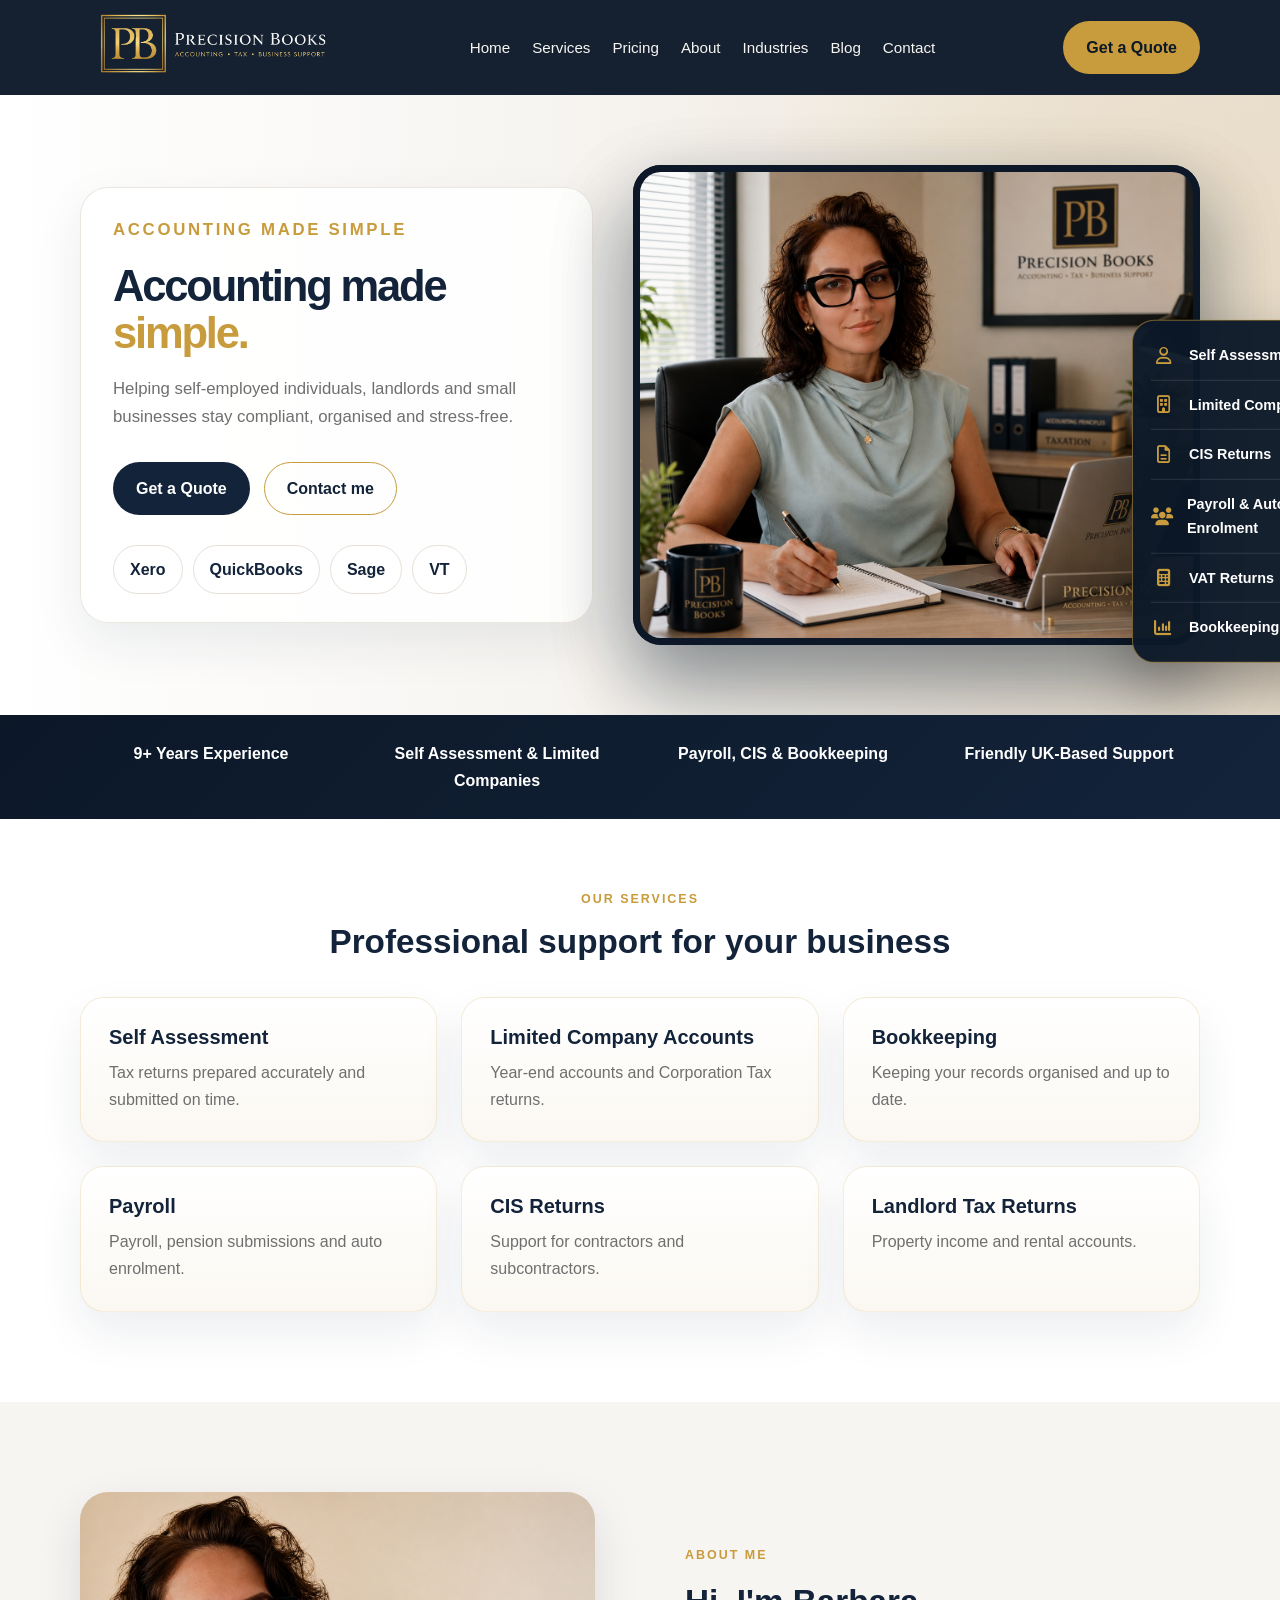
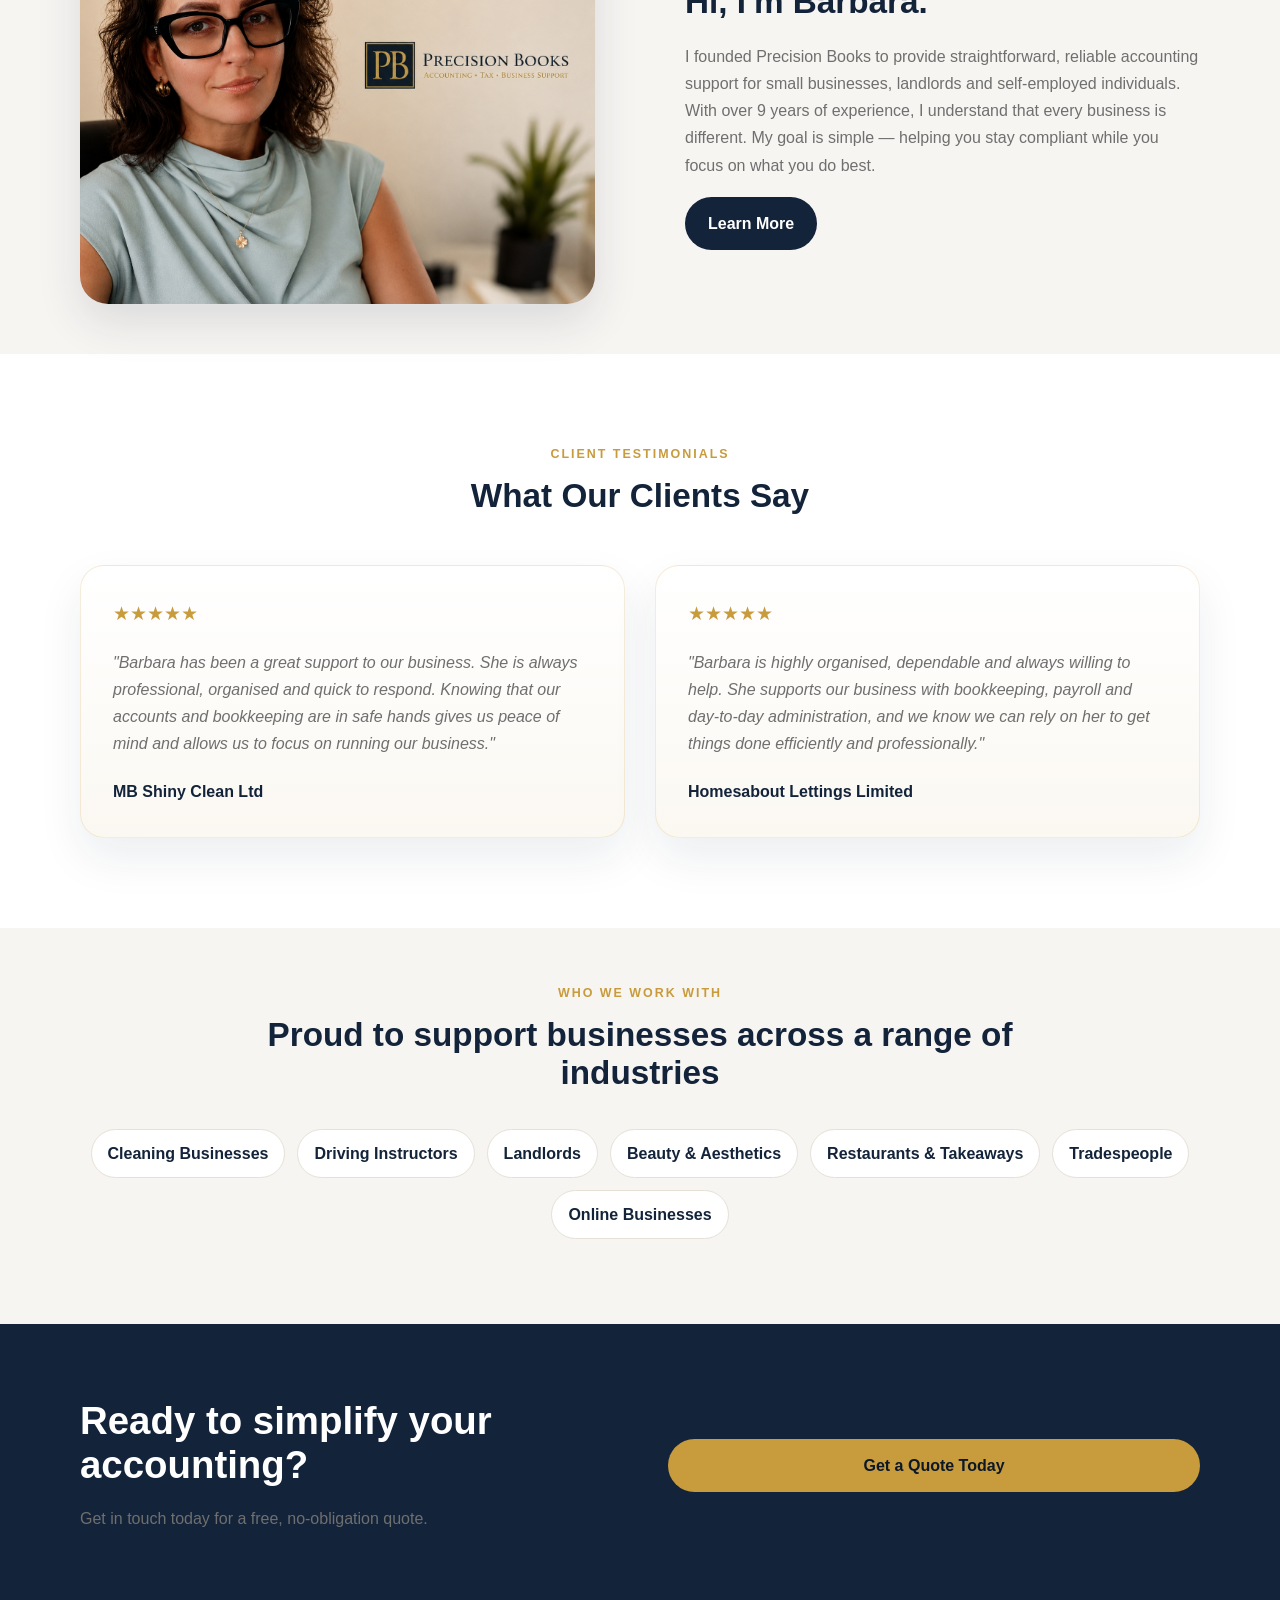
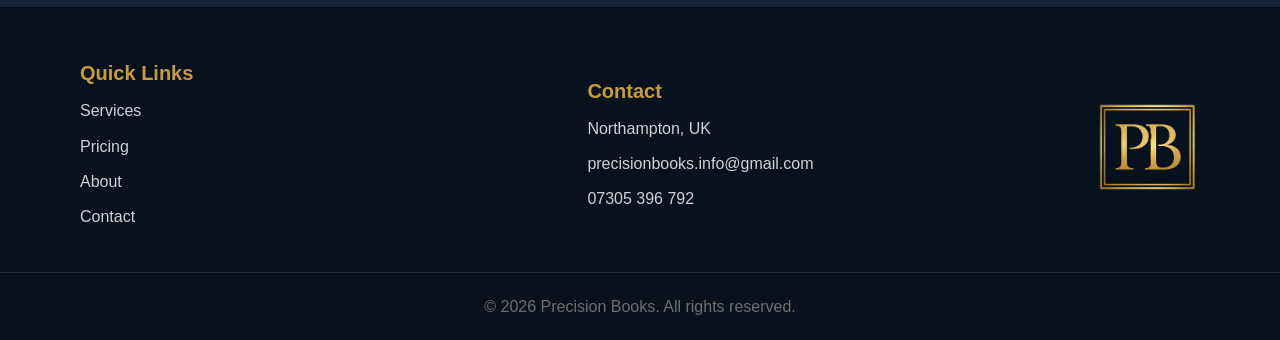
==== index.html @ 431762a0 "add clickable phone/email links and enhance contact form" ====
<!DOCTYPE html>
<html lang="en">
<head>
  <meta charset="UTF-8" />
  <meta name="viewport" content="width=device-width, initial-scale=1.0" />

  <title>Precision Books | Accounting Made Simple</title>
  <meta name="description" content="Accounting, tax and bookkeeping services for small businesses, landlords and self-employed individuals." />

  <link rel="stylesheet" href="style.css" />
  <link rel="icon" type="image/png" href="images/favicon.png" />
  <link rel="stylesheet" href="https://cdnjs.cloudflare.com/ajax/libs/font-awesome/6.5.2/css/all.min.css" />
</head>

<body>

  <header class="site-header">
    <div class="container header-inner">
      <a href="index.html" class="logo">
        <img src="images/logo_4.png" alt="Precision Books logo" />
      </a>

      <button class="nav-toggle" aria-label="Open menu">
        <i class="fa-solid fa-bars"></i>
      </button>

      <nav class="main-nav">
        <a href="index.html">Home</a>
        <a href="services.html">Services</a>
        <a href="pricing.html">Pricing</a>
        <a href="about.html">About</a>
        <a href="industries.html">Industries</a>
        <a href="blog.html">Blog</a>
        <a href="contact.html">Contact</a>
      </nav>

      <a href="contact.html" class="btn btn-gold">Get a Quote</a>
    </div>
  </header>

  <main>

    <section class="hero">
      <div class="container hero-grid">
        <div class="hero-content">
          <p class="eyebrow">Accounting made simple</p>
          <h1>Accounting made <span>simple.</span></h1>

          <p>
            Helping self-employed individuals, landlords and small businesses stay compliant,
            organised and stress-free.
          </p>

          <div class="hero-buttons">
            <a href="contact.html" class="btn btn-navy">Get a Quote</a>
            <a href="contact.html" class="btn btn-outline">Contact me</a>
          </div>

          <div class="software-logos">
            <span>Xero</span>
            <span>QuickBooks</span>
            <span>Sage</span>
            <span>VT</span>
          </div>
        </div>

        <div class="hero-image">
          <img src="images/barbara_home.jpg" alt="Barbara from Precision Books" />

          <div class="hero-service-card">
            <div><i class="fa-regular fa-user"></i> Self Assessment</div>
            <div><i class="fa-regular fa-building"></i> Limited Companies</div>
            <div><i class="fa-regular fa-file-lines"></i> CIS Returns</div>
            <div><i class="fa-solid fa-users"></i> Payroll & Auto Enrolment</div>
            <div><i class="fa-solid fa-calculator"></i> VAT Returns</div>
            <div><i class="fa-solid fa-chart-column"></i> Bookkeeping</div>
          </div>
        </div>
      </div>
    </section>

    <section class="trust-strip">
      <h2 class="sr-only">Professional memberships and software partners</h2>
      <div class="container trust-grid">
        <div>9+ Years Experience</div>
        <div>Self Assessment & Limited Companies</div>
        <div>Payroll, CIS & Bookkeeping</div>
        <div>Friendly UK-Based Support</div>
      </div>
    </section>

    <section class="services-preview">
      <div class="container">
        <p class="eyebrow center">Our Services</p>
        <h2>Professional support for your business</h2>

        <div class="cards-grid">
          <div class="service-card">
            <h3>Self Assessment</h3>
            <p>Tax returns prepared accurately and submitted on time.</p>
          </div>

          <div class="service-card">
            <h3>Limited Company Accounts</h3>
            <p>Year-end accounts and Corporation Tax returns.</p>
          </div>

          <div class="service-card">
            <h3>Bookkeeping</h3>
            <p>Keeping your records organised and up to date.</p>
          </div>

          <div class="service-card">
            <h3>Payroll</h3>
            <p>Payroll, pension submissions and auto enrolment.</p>
          </div>

          <div class="service-card">
            <h3>CIS Returns</h3>
            <p>Support for contractors and subcontractors.</p>
          </div>

          <div class="service-card">
            <h3>Landlord Tax Returns</h3>
            <p>Property income and rental accounts.</p>
          </div>
        </div>
      </div>
    </section>

    <section class="about-preview">
      <div class="container about-grid">
        <div>
          <img src="images/barbara_about.1.jpg" alt="Barbara, founder of Precision Books" />
        </div>

        <div>
          <p class="eyebrow">About Me</p>
          <h2>Hi, I'm Barbara.</h2>

          <p>
            I founded Precision Books to provide straightforward, reliable accounting support
            for small businesses, landlords and self-employed individuals.
          </p>

          <p>
            With over 9 years of experience, I understand that every business is different.
            My goal is simple — helping you stay compliant while you focus on what you do best.
          </p>

          <a href="about.html" class="btn btn-navy">Learn More</a>
        </div>
      </div>
    </section>

    <section class="testimonials-section">
      <div class="container">
        <p class="eyebrow center">Client Testimonials</p>
        <h2>What Our Clients Say</h2>

        <div class="testimonials-grid">
          <div class="testimonial-card">
            <div class="stars">★★★★★</div>

            <p>
              "Barbara has been a great support to our business. She is always
              professional, organised and quick to respond. Knowing that our
              accounts and bookkeeping are in safe hands gives us peace of mind
              and allows us to focus on running our business."
            </p>

            <strong>MB Shiny Clean Ltd</strong>
          </div>

          <div class="testimonial-card">
            <div class="stars">★★★★★</div>

            <p>
              "Barbara is highly organised, dependable and always willing to help.
              She supports our business with bookkeeping, payroll and day-to-day
              administration, and we know we can rely on her to get things done
              efficiently and professionally."
            </p>

            <strong>Homesabout Lettings Limited</strong>
          </div>
        </div>
      </div>
    </section>

    <section class="industries-preview">
      <div class="container">
        <p class="eyebrow center">Who We Work With</p>
        <h2>Proud to support businesses across a range of industries</h2>

        <div class="industry-grid">
          <span>Cleaning Businesses</span>
          <span>Driving Instructors</span>
          <span>Landlords</span>
          <span>Beauty & Aesthetics</span>
          <span>Restaurants & Takeaways</span>
          <span>Tradespeople</span>
          <span>Online Businesses</span>
        </div>
      </div>
    </section>

    <section class="cta">
      <div class="container cta-inner">
        <div>
          <h2>Ready to simplify your accounting?</h2>
          <p>Get in touch today for a free, no-obligation quote.</p>
        </div>

        <a href="contact.html" class="btn btn-gold">Get a Quote Today</a>
      </div>
    </section>

  </main>

  <footer class="site-footer">
  <div class="container footer-grid">

    <div>
      <h3>Quick Links</h3>
      <a href="services.html">Services</a>
      <a href="pricing.html">Pricing</a>
      <a href="about.html">About</a>
      <a href="contact.html">Contact</a>
    </div>

    <div>
      <h3>Contact</h3>
      <p>Northampton, UK</p>
      <p>
        <a href="mailto:precisionbooks.info@gmail.com">
          precisionbooks.info@gmail.com
        </a>
      </p>
      <p>
        <a href="tel:07305396792">
          07305 396 792
        </a>
      </p>
    </div>

    <div>
      <a href="index.html" class="logo">
        <img src="images/favicon_footer.png" alt="Precision Books logo">
      </a>
    </div>

  </div>

  <div class="footer-bottom">
    <p>© 2026 Precision Books. All rights reserved.</p>
  </div>
</footer>

  <script>
    document.addEventListener("DOMContentLoaded", () => {
      const navToggle = document.querySelector(".nav-toggle");
      const mainNav = document.querySelector(".main-nav");

      if (navToggle && mainNav) {
        navToggle.addEventListener("click", () => {
          mainNav.classList.toggle("active");
        });
      }
    });
  </script>

</body>
</html>
---- style.css ----
:root {
  --navy: #13233a;
  --navy-dark: #0c1828;
  --gold: #c89b3c;
  --gold-light: #e4c985;
  --cream: #f7f5f2;
  --white: #ffffff;
  --text: #2d2d2d;
  --muted: #6f6f6f;
  --border: #e6e0d7;
  --shadow: 0 18px 45px rgba(19, 35, 58, 0.12);
}

/* Base */

* {
  margin: 0;
  padding: 0;
  box-sizing: border-box;
}

html {
  scroll-behavior: smooth;
}

body {
  font-family: "Inter", Arial, sans-serif;
  color: var(--text);
  background: var(--cream);
  line-height: 1.7;
}

img {
  max-width: 100%;
  display: block;
}

a {
  text-decoration: none;
  color: inherit;
}

ul {
  padding-left: 20px;
}

.container {
  width: min(1120px, 92%);
  margin: 0 auto;
}

.center {
  text-align: center;
}

/* Typography */

h1,
h2,
h3 {
  color: var(--navy);
  line-height: 1.15;
}

h1 {
  font-size: clamp(2.1rem, 3.5vw, 3.6rem);
  margin-bottom: 18px;
}

h1 span {
  color: var(--gold);
}

h2 {
  font-size: clamp(1.7rem, 2.6vw, 2.5rem);
  margin-bottom: 18px;
}

h3 {
  font-size: 1.25rem;
  margin-bottom: 10px;
}

p {
  color: var(--muted);
}

.eyebrow {
  color: var(--gold);
  text-transform: uppercase;
  letter-spacing: 0.16em;
  font-size: 0.78rem;
  font-weight: 800;
  margin-bottom: 12px;
}

/* Header */

.site-header {
  background: rgba(12, 24, 40, 0.96);
  backdrop-filter: blur(14px);
  border-bottom: none;
  position: sticky;
  top: 0;
  z-index: 100;
}

.header-inner {
  min-height: 76px;
  display: flex;
  align-items: center;
  justify-content: space-between;
  gap: 24px;
}

.logo {
  display: flex;
  align-items: center;
  gap: 12px;
  color: var(--white);
}

.logo img {
  height: 95px;
  width: auto;
  display: block;
}

.logo strong {
  display: block;
  font-size: 1.1rem;
  color: var(--white);
}

.logo small {
  color: #d9dde5;
  font-size: 0.75rem;
}

.main-nav {
  display: flex;
  gap: 22px;
  font-size: 0.95rem;
  color: var(--white);
}

.main-nav a {
  position: relative;
  padding: 6px 0;
  color: #f7f5f2;
}

.main-nav a::after {
  content: "";
  position: absolute;
  left: 0;
  bottom: 0;
  width: 0;
  height: 2px;
  background: var(--gold);
  transition: 0.25s ease;
}

.main-nav a:hover {
  color: var(--gold);
}

.main-nav a:hover::after {
  width: 100%;
}

/* Buttons */

.btn {
  display: inline-flex;
  align-items: center;
  justify-content: center;
  padding: 12px 22px;
  border-radius: 999px;
  font-weight: 700;
  transition: 0.25s ease;
  border: 1px solid transparent;
}

.btn-gold {
  background: var(--gold);
  color: var(--navy-dark);
}

.btn-gold:hover {
  background: var(--gold-light);
}

.btn-navy {
  background: var(--navy);
  color: var(--white);
}

.btn-navy:hover {
  background: var(--navy-dark);
}

.btn-outline {
  border-color: var(--gold);
  color: var(--navy);
  background: transparent;
}

.btn-outline:hover {
  background: var(--gold);
  color: var(--navy-dark);
}

/* Shared grids */

.hero-grid,
.about-grid,
.contact-grid,
.cta-inner {
  display: grid;
  grid-template-columns: 1fr 1fr;
  gap: 56px;
  align-items: center;
}

.cards-grid,
.services-list,
.experience-grid,
.values-grid,
.software-grid,
.pricing-grid,
.faq-grid,
.benefits-grid,
.industries-grid,
.blog-grid {
  display: grid;
  grid-template-columns: repeat(3, 1fr);
  gap: 24px;
  margin-top: 36px;
}

/* Homepage hero */

.hero {
  position: relative;
  overflow: hidden;
  padding: 70px 0;
  min-height: auto;
  background:
    radial-gradient(circle at 82% 30%, rgba(200, 155, 60, 0.12), transparent 28%),
    linear-gradient(90deg, #ffffff 0%, #f7f5f2 42%, #eadfce 100%);
}

.hero-grid {
  grid-template-columns: 0.95fr 1.05fr;
  gap: 40px;
}

.hero-content {
  max-width: 620px;
  background: rgba(255, 255, 255, 0.85);
  border: 1px solid rgba(230, 224, 215, 0.8);
  border-radius: 28px;
  padding: 28px 32px;
  box-shadow: 0 20px 50px rgba(19, 35, 58, 0.08);
}

.hero-content h1 {
  font-size: clamp(2.2rem, 3.4vw, 3.2rem);
  line-height: 1.08;
  letter-spacing: -0.05em;
  margin-bottom: 18px;
}

.hero-content p {
  max-width: 520px;
  font-size: 1.05rem;
  margin-bottom: 18px;
}

.hero-buttons {
  display: flex;
  gap: 14px;
  margin: 30px 0;
  flex-wrap: wrap;
}

.software-logos {
  display: flex;
  flex-wrap: wrap;
  gap: 10px;
}

.software-logos span,
.industry-grid span {
  background: var(--white);
  border: 1px solid var(--border);
  padding: 10px 16px;
  border-radius: 999px;
  color: var(--navy);
  font-weight: 700;
}

/* Homepage hero image */

.hero-image {
  position: relative;
  overflow: visible;
  border-radius: 28px;
  background: var(--navy-dark);
  box-shadow: 0 35px 80px rgba(12, 24, 40, 0.28);
}

.hero-image img {
  width: 100%;
  height: 480px;
  object-fit: cover;
  object-position: center;
  border-radius: 28px;
  border: 7px solid var(--navy-dark);
  box-shadow: 0 35px 80px rgba(12, 24, 40, 0.28);
}

.hero-service-card {
  position: absolute;
  right: -142px;
  top: 68%;
  transform: translateY(-50%);
  width: 210px;
  background: rgba(12, 24, 40, 0.96);
  border: 1px solid rgba(200, 155, 60, 0.55);
  border-radius: 22px;
  padding: 10px 18px;
  color: var(--white);
  z-index: 10;
  box-shadow: 0 25px 60px rgba(0, 0, 0, 0.35);
}

.hero-service-card div {
  display: flex;
  align-items: center;
  gap: 14px;
  padding: 12px 0;
  border-bottom: 1px solid rgba(255, 255, 255, 0.12);
  color: var(--white);
  font-weight: 700;
  font-size: 0.9rem;
}

.hero-service-card div:last-child {
  border-bottom: none;
}

.hero-service-card i {
  width: 24px;
  color: var(--gold);
  font-size: 1.1rem;
  text-align: center;
}

/* Page heroes */

.page-hero {
  background: var(--navy);
  color: var(--white);
  text-align: center;
  padding: 55px 0 65px;
}

.page-hero .eyebrow {
  margin-bottom: 14px;
}

.page-hero h1 {
  color: var(--white);
  font-size: clamp(2rem, 3.4vw, 3.3rem);
  line-height: 1.08;
  max-width: 820px;
  margin: 0 auto 18px;
}

.page-hero p {
  max-width: 680px;
  margin: 0 auto;
  color: #d9dde5;
  font-size: 1rem;
}

/* Cards */

.service-card,
.service-detail-card,
.experience-card,
.value-card,
.software-card,
.pricing-card,
.faq-item,
.benefit-card,
.industry-card,
.blog-card,
.contact-card,
.note-box,
.newsletter-box,
.highlight-box {
  background: linear-gradient(180deg, #ffffff 0%, #fbf8f2 100%);
  border: 1px solid rgba(200, 155, 60, 0.18);
  border-radius: 24px;
  padding: 28px;
  box-shadow: 0 20px 45px rgba(19, 35, 58, 0.08);
}

.service-card:hover,
.industry-card:hover,
.blog-card:hover,
.pricing-card:hover {
  transform: translateY(-4px);
  transition: 0.25s ease;
}

.service-card h3 i {
  color: var(--gold);
  font-size: 1.4rem;
  margin-right: 10px;
}

.service-icon {
  display: block;
  margin-bottom: 18px;
  font-size: 1.75rem;
  color: var(--gold);
}

.service-icon i {
  color: var(--gold);
}

/* Subpage sections */

.services-page,
.pricing-section,
.industries-section,
.blog-section,
.contact-section {
  background: var(--white);
  padding: 55px 0 70px;
}

.service-detail-card,
.pricing-card,
.industry-card,
.blog-card,
.contact-card {
  padding: 28px;
}

.service-detail-card h2,
.pricing-card h3,
.industry-card h3,
.blog-card h2,
.contact-card h3 {
  font-size: clamp(1.35rem, 1.8vw, 1.75rem);
  line-height: 1.15;
}

.service-detail-card p,
.service-detail-card li,
.pricing-card p,
.pricing-card li,
.industry-card p,
.blog-card p,
.contact-card p {
  font-size: 0.96rem;
}

.service-detail-card ul,
.pricing-card ul,
.article-highlights {
  margin: 18px 0;
  padding-left: 20px;
  color: var(--muted);
}

.price-note,
.price {
  color: var(--gold);
  font-weight: 900;
  font-size: 1.25rem;
}

/* Homepage services and industries */

.services-preview {
  background: var(--white);
  padding: 70px 0 90px;
}

.services-preview .eyebrow,
.services-preview h2,
.industries-preview .eyebrow,
.industries-preview h2 {
  text-align: center;
}

.services-preview h2,
.industries-preview h2 {
  max-width: 900px;
  margin-left: auto;
  margin-right: auto;
  margin-bottom: 36px;
}

.about-preview {
  padding: 90px 0 50px;
}

.about-preview .eyebrow {
  margin-bottom: 16px;
}

.about-preview h2 {
  margin-bottom: 22px;
}

.about-preview .btn {
  margin-top: 18px;
}

.industries-preview {
  padding: 55px 0 85px;
}

.industry-grid {
  display: flex;
  flex-wrap: wrap;
  justify-content: center;
  gap: 12px;
  text-align: center;
  margin-top: 32px;
}

/* Images */

.about-image img,
.about-preview img {
  border-radius: 28px;
  box-shadow: var(--shadow);
}

/* Pricing */

.pricing-card {
  background: var(--white);
}

.pricing-card.featured {
  background: var(--navy);
  color: var(--white);
  transform: scale(1.02);
}

.pricing-card.featured h3,
.pricing-card.featured .price {
  color: var(--gold);
}

.badge,
.blog-category {
  display: inline-block;
  background: var(--gold);
  color: var(--navy-dark);
  padding: 6px 12px;
  border-radius: 999px;
  font-size: 0.75rem;
  font-weight: 800;
  margin-bottom: 16px;
}

.additional-services,
.faq-section,
.pricing-note,
.software-section,
.values-section,
.experience-section {
  padding: 55px 0;
}

.additional-services h2,
.faq-section h2,
.software-section h2,
.values-section h2,
.experience-section h2 {
  font-size: clamp(1.8rem, 2.6vw, 2.6rem);
  text-align: center;
  margin-bottom: 32px;
}

.service-table {
  margin-top: 24px;
  background: var(--white);
  border-radius: 24px;
  overflow: hidden;
  border: 1px solid var(--border);
}

.service-row {
  display: flex;
  justify-content: space-between;
  padding: 16px 24px;
  border-bottom: 1px solid var(--border);
}

.service-row:last-child {
  border-bottom: none;
}

/* About, trust, CTA */

.trust-strip {
    background: linear-gradient(135deg, var(--navy-dark), var(--navy));
    color: var(--white);
    padding: 25px 0;
}

.trust-grid {
    display: grid;
    grid-template-columns: repeat(4, 1fr);
    gap: 24px;
    text-align: center;
    font-weight: 700;
    font-size: 1rem;
}

.about-content p {
  font-size: 1.05rem;
  margin-bottom: 18px;
}

.about-content h2 {
  font-size: clamp(1.8rem, 2.8vw, 2.6rem);
}

.cta {
  background: var(--navy);
  color: var(--white);
  padding: 75px 0;
}

.cta h2 {
  color: var(--white);
  font-size: clamp(1.9rem, 3vw, 2.8rem);
}

/* Contact */

.contact-section {
  background: var(--white);
  padding: 70px 0 40px;
}

.contact-grid {
  align-items: stretch;
  gap: 70px;
}

.contact-card {
  display: flex;
  align-items: center;
  gap: 16px;
  margin-bottom: 18px;
  padding: 28px 32px;
  min-height: 120px;
  background: var(--white);
}

.contact-card i {
  color: var(--gold);
  font-size: 1.2rem;
  width: 24px;
}

.contact-form-wrapper {
  background: var(--navy);
  padding: 22px;
  border-radius: 20px;
  box-shadow: var(--shadow);
}

.contact-form .form-group {
  margin-bottom: 12px;
}

.contact-form label {
  display: block;
  color: var(--white);
  font-weight: 700;
  font-size: 0.95rem;
  margin-bottom: 6px;
}

.contact-form input,
.contact-form select {
  width: 100%;
  height: 52px;
  padding: 12px 16px;
  border-radius: 14px;
  border: none;
  font: inherit;
}

.contact-form textarea {
  width: 100%;
  min-height: 80px;
  padding: 12px 16px;
  border-radius: 14px;
  border: none;
  font: inherit;
  resize: vertical;
}

.contact-benefits {
  background: var(--cream);
  padding: 30px 0 50px;
}

.contact-benefits .eyebrow {
  text-align: center;
  margin-bottom: 12px;
}

.contact-benefits h2 {
  max-width: 850px;
  margin: 0 auto 36px;
  text-align: center;
  font-size: clamp(2rem, 3vw, 2.7rem);
}

.contact-benefits .benefits-grid {
  margin-top: 0;
  padding-bottom: 0;
}

/* Footer */

.site-footer {
  background: #08111e;
  color: var(--white);
  padding: 55px 0 20px;
}

.footer-grid {
    display: grid;
    grid-template-columns: 1fr 1fr auto;
    gap: 60px;
    align-items: center;
}

.footer-grid a,
.footer-grid p {
  display: block;
  color: #cdd3dc;
  margin-bottom: 8px;
}

.footer-grid a:hover {
  color: var(--gold);
}

.footer-grid h3 {
  color: var(--gold);
  margin-bottom: 12px;
}

.footer-bottom {
  text-align: center;
  border-top: 1px solid rgba(255, 255, 255, 0.12);
  margin-top: 34px;
  padding-top: 20px;
  color: #cdd3dc;
}

/* Responsive */

@media (max-width: 1100px) {
  .hero-service-card {
    right: -70px;
  }
}

@media (max-width: 900px) {
  .header-inner {
    padding: 16px 0;
  }

  .hero-grid,
  .about-grid,
  .contact-grid,
  .cta-inner {
    grid-template-columns: 1fr;
  }

  .cards-grid,
  .services-list,
  .experience-grid,
  .values-grid,
  .software-grid,
  .pricing-grid,
  .faq-grid,
  .benefits-grid,
  .industries-grid,
  .blog-grid,
  .trust-grid,
  .footer-grid {
    grid-template-columns: 1fr;
  }

  .hero-image {
    overflow: hidden;
  }

  .hero-image img {
    height: auto;
  }

  .hero-service-card {
    position: static;
    transform: none;
    width: 100%;
    margin-top: 18px;
  }

  .pricing-card.featured {
    transform: none;
  }
}

@media (max-width: 520px) {
  section,
  .hero,
  .page-hero {
    padding: 48px 0;
  }

  .logo img {
    height: 72px;
  }

  .hero-content {
    padding: 26px;
  }

  .hero-content h1,
  .page-hero h1 {
    font-size: 2.25rem;
  }

  .btn {
    width: 100%;
  }

  .hero-buttons {
    flex-direction: column;
  }

  .service-row {
    flex-direction: column;
    gap: 6px;
  }
}

.about-story {
    padding: 100px 0;
}

.about-grid {
    gap: 90px;
}

.about-content .eyebrow {
    margin-bottom: 20px;
}

.about-content h2 {
    margin-bottom: 32px;
}

.industry-icon {
  font-size: 1.8rem;
  color: var(--gold);
  margin-bottom: 18px;
}

.industry-highlight {
  padding: 90px 0 100px;
}

.industry-highlight .highlight-box {
  max-width: 900px;
  margin: 0 auto;
  padding: 50px;
  text-align: center;
}

.industry-highlight h2 {
  font-size: clamp(2rem, 3vw, 2.8rem);
  margin-bottom: 18px;
}

.industry-highlight p {
  max-width: 720px;
  margin: 0 auto 24px;
}

/* Testimonials */

.testimonials-section {
  background: var(--white);
  padding: 90px 0;
}

.testimonials-section .eyebrow {
  text-align: center;
  margin-bottom: 12px;
}

.testimonials-section h2 {
  text-align: center;
  margin-bottom: 50px;
}

.testimonials-grid {
  display: grid;
  grid-template-columns: repeat(2, 1fr);
  gap: 30px;
}

.testimonial-card {
  background: linear-gradient(180deg, #ffffff 0%, #fbf8f2 100%);
  border: 1px solid rgba(200, 155, 60, 0.18);
  border-radius: 24px;
  padding: 32px;
  box-shadow: 0 20px 45px rgba(19, 35, 58, 0.08);
}

.stars {
  color: var(--gold);
  font-size: 1.2rem;
  margin-bottom: 18px;
}

.testimonial-card p {
  margin-bottom: 20px;
  font-style: italic;
}

.testimonial-card strong {
  color: var(--navy);
}

@media (max-width: 900px) {
  .testimonials-grid {
    grid-template-columns: 1fr;
  }
}

/* Mobile hamburger menu */

.nav-toggle {
  display: none;
  background: none;
  border: none;
  color: var(--gold);
  font-size: 1.8rem;
  cursor: pointer;
  padding: 8px;
}

@media (max-width: 900px) {
  .header-inner {
    display: flex;
    flex-direction: row;
    justify-content: space-between;
    align-items: center;
    flex-wrap: wrap;
  }

  .logo {
    flex: 0 0 auto;
  }

  .nav-toggle {
    display: block;
    margin-left: auto;
  }

  .main-nav {
    display: none;
    width: 100%;
    flex-direction: column;
    text-align: center;
    gap: 16px;
    padding: 18px 0 10px;
  }

  .main-nav.active {
    display: flex;
  }

  .header-inner .btn {
    display: none;
  }
}

.sr-only {
  position: absolute;
  width: 1px;
  height: 1px;
  padding: 0;
  margin: -1px;
  overflow: hidden;
  clip: rect(0,0,0,0);
  border: 0;
}
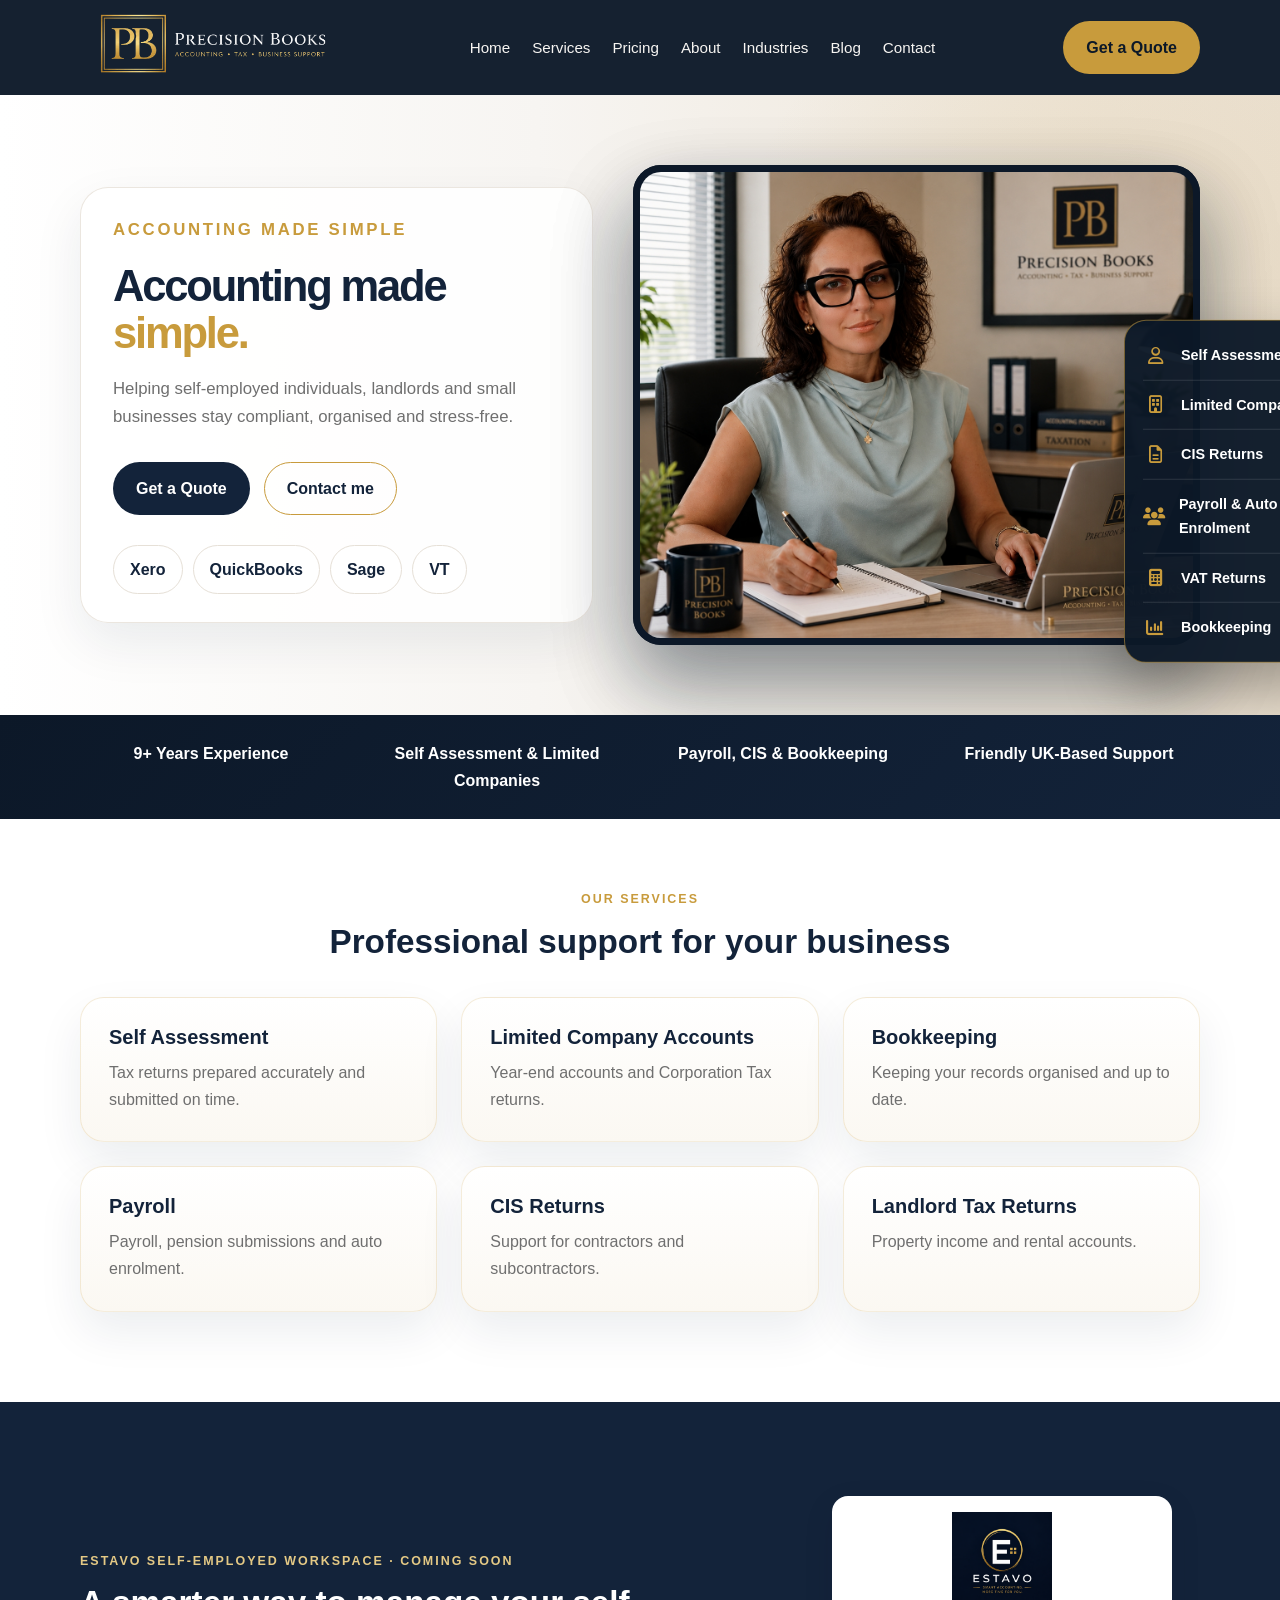
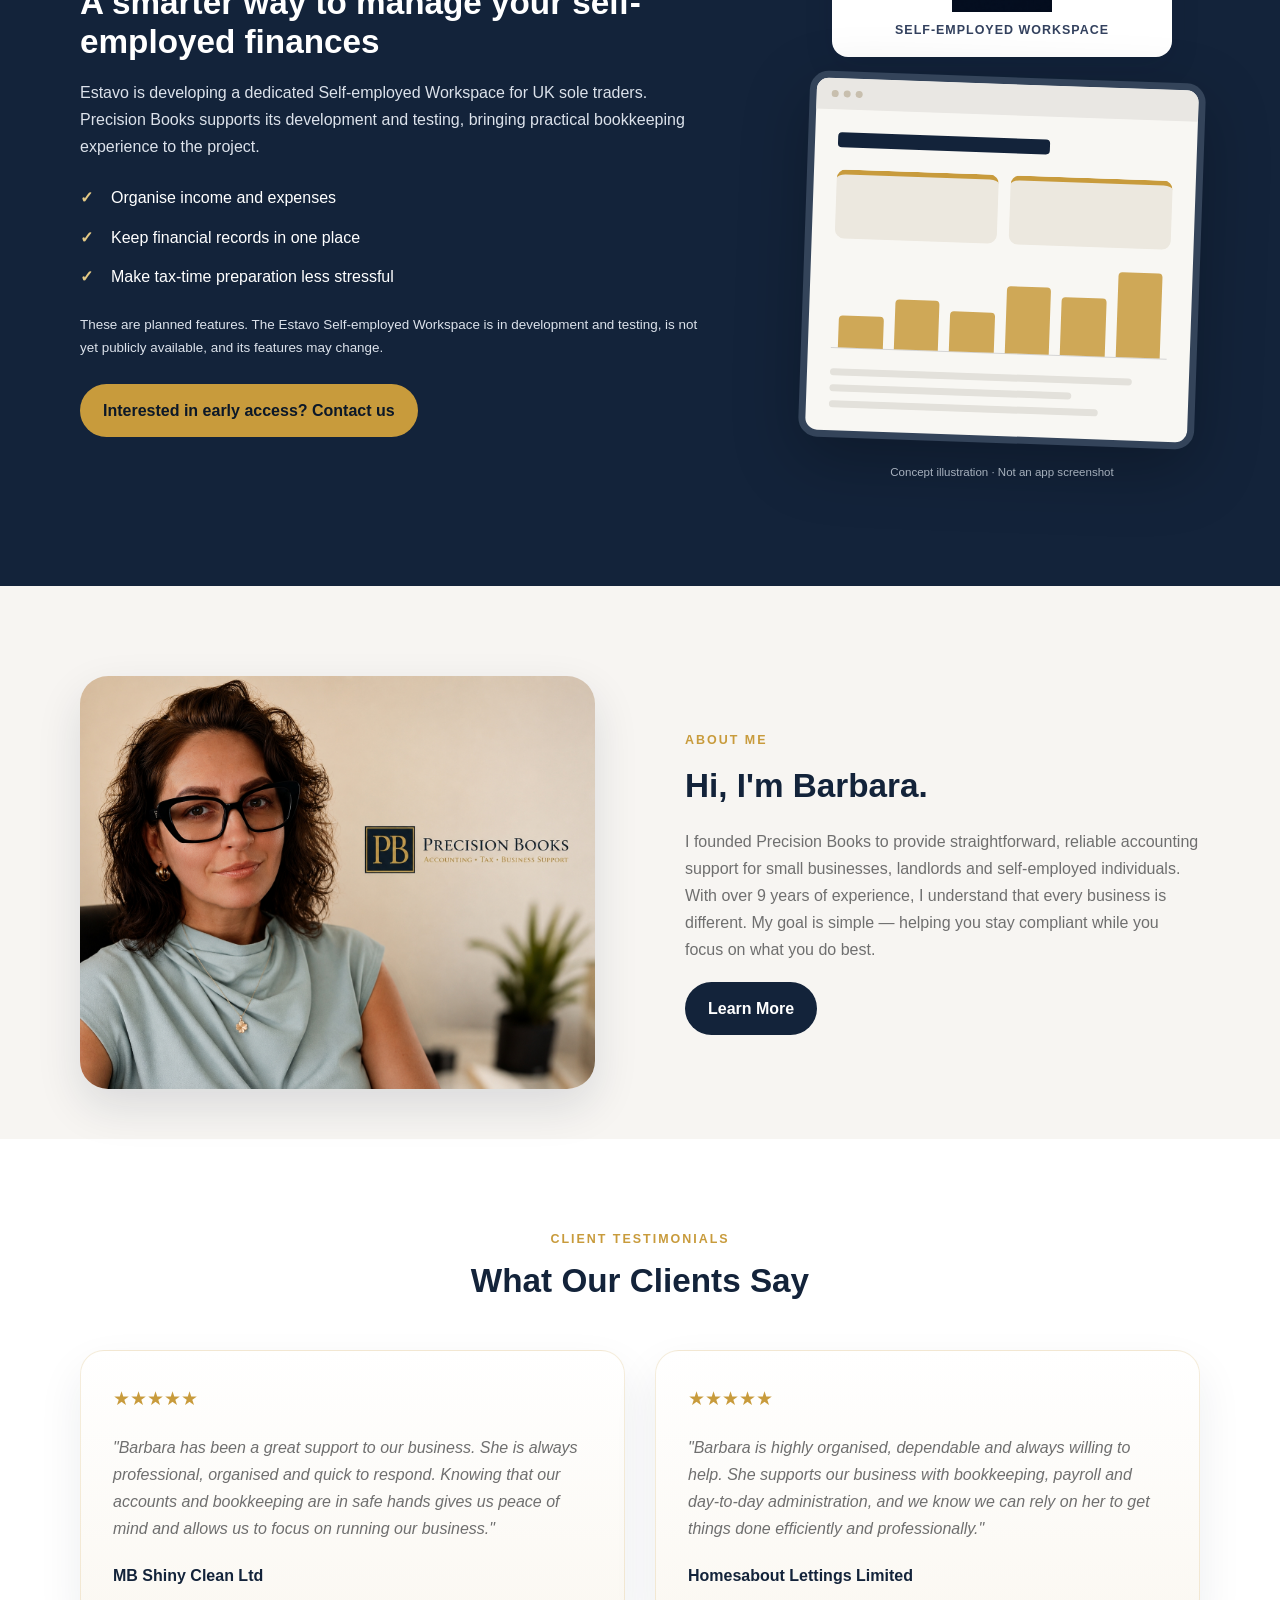
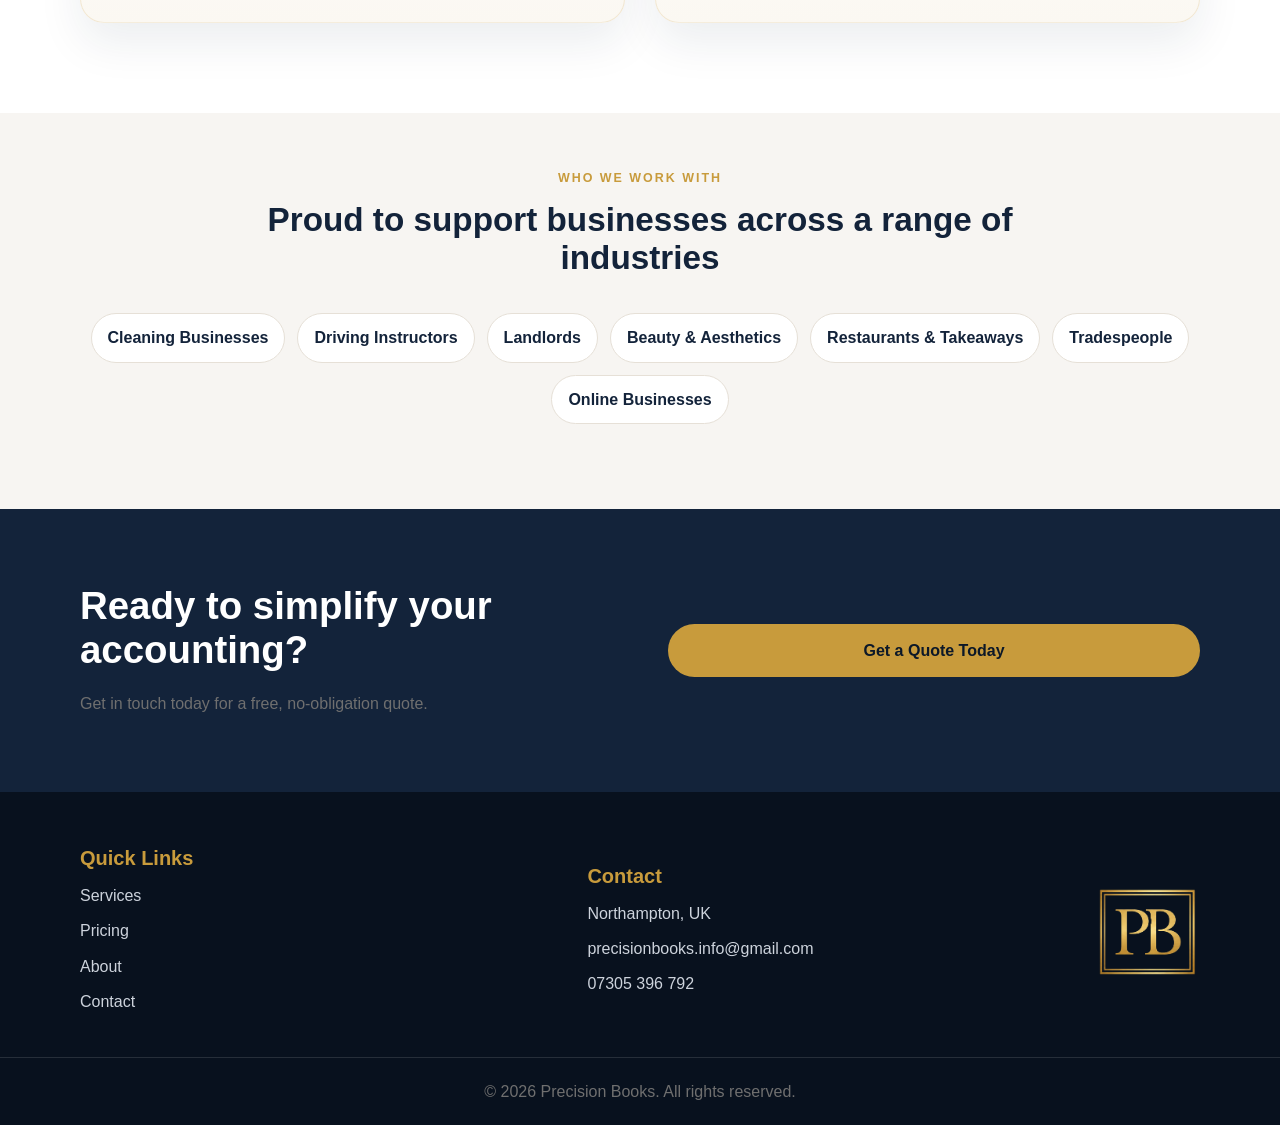
==== commit a0fa92de: "feat: add Estavo branding to self-employed app preview" ====
--- a/index.html
+++ b/index.html
@@ -6,10 +6,22 @@
 
   <title>Precision Books | Accounting Made Simple</title>
   <meta name="description" content="Accounting, tax and bookkeeping services for small businesses, landlords and self-employed individuals." />
+  <meta name="google-site-verification" content="fDijfMQKrZ_oMN06oPL--xE7hMOP_V20QVE4hgNRMuY" />
 
   <link rel="stylesheet" href="style.css" />
   <link rel="icon" type="image/png" href="images/favicon.png" />
   <link rel="stylesheet" href="https://cdnjs.cloudflare.com/ajax/libs/font-awesome/6.5.2/css/all.min.css" />
+
+<meta property="og:title" content="Precision Books | Accounting Made Simple">
+<meta property="og:description" content="Accounting, tax and bookkeeping services for small businesses, landlords and self-employed professionals.">
+<meta property="og:type" content="website">
+<meta property="og:url" content="https://precision-books.co.uk/">
+<meta property="og:image" content="https://precision-books.co.uk/images/logo.png">
+
+<meta name="twitter:card" content="summary_large_image">
+<meta name="twitter:title" content="Precision Books | Accounting Made Simple">
+<meta name="twitter:description" content="Accounting, tax and bookkeeping services for small businesses, landlords and self-employed professionals.">
+<meta name="twitter:image" content="https://precision-books.co.uk/images/logo.png">
 </head>
 
 <body>
@@ -124,6 +136,37 @@
             <h3>Landlord Tax Returns</h3>
             <p>Property income and rental accounts.</p>
           </div>
+        </div>
+      </div>
+    </section>
+
+    <!-- Upcoming self-employed finance tool: pre-launch information only -->
+    <section class="app-preview" aria-labelledby="app-preview-heading">
+      <div class="container app-preview-inner">
+        <div class="app-preview-copy">
+          <p class="eyebrow">Estavo Self-employed Workspace · Coming Soon</p>
+          <h2 id="app-preview-heading">A smarter way to manage your self-employed finances</h2>
+          <p>Estavo is developing a dedicated Self-employed Workspace for UK sole traders. Precision Books supports its development and testing, bringing practical bookkeeping experience to the project.</p>
+          <ul class="app-preview-features">
+            <li>Organise income and expenses</li>
+            <li>Keep financial records in one place</li>
+            <li>Make tax-time preparation less stressful</li>
+          </ul>
+          <p class="app-preview-note">These are planned features. The Estavo Self-employed Workspace is in development and testing, is not yet publicly available, and its features may change.</p>
+          <a href="contact.html" class="btn btn-gold">Interested in early access? Contact us</a>
+        </div>
+        <div class="app-preview-art" aria-label="Estavo brand and conceptual workspace preview">
+          <div class="app-preview-brand"><img src="images/estavo-logo-dark.png" alt="Estavo logo" loading="lazy" /><span>Self-employed Workspace</span></div>
+          <div class="app-preview-window">
+            <div class="app-preview-window-top"><span></span><span></span><span></span></div>
+            <div class="app-preview-window-content">
+              <div class="app-preview-window-heading"></div>
+              <div class="app-preview-window-cards"><i></i><i></i></div>
+              <div class="app-preview-window-chart"><b></b><b></b><b></b><b></b><b></b><b></b></div>
+              <div class="app-preview-window-lines"><i></i><i></i><i></i></div>
+            </div>
+          </div>
+          <span class="app-preview-art-label">Concept illustration · Not an app screenshot</span>
         </div>
       </div>
     </section>
--- a/style.css
+++ b/style.css
@@ -323,7 +323,7 @@
 
 .hero-service-card {
   position: absolute;
-  right: -142px;
+  right: -134px;
   top: 68%;
   transform: translateY(-50%);
   width: 210px;
@@ -1019,4 +1019,102 @@
   overflow: hidden;
   clip: rect(0,0,0,0);
   border: 0;
-}+}
+
+/* Article Pages */
+
+.article-section {
+  padding: 70px 0;
+  background: var(--white);
+}
+
+.article-container {
+  max-width: 850px;
+  margin: 0 auto;
+}
+
+.article-content {
+  line-height: 1.8;
+}
+
+.article-content p {
+  margin-bottom: 18px;
+}
+
+.article-content h2 {
+  margin-top: 45px;
+  margin-bottom: 16px;
+  font-size: clamp(1.8rem, 3vw, 2.6rem);
+}
+
+.article-content ul {
+  margin: 0 0 28px;
+  padding-left: 22px;
+}
+
+.article-content li {
+  margin-bottom: 10px;
+}
+
+.article-date {
+  margin-top: 18px;
+  opacity: 0.75;
+  font-size: 0.95rem;
+}
+
+.article-disclaimer {
+  margin: 40px 0 28px;
+  padding: 22px 26px;
+  background: var(--cream);
+  border-left: 4px solid var(--gold);
+  border-radius: 12px;
+}
+
+.article-disclaimer p {
+  margin-bottom: 0;
+  font-size: 0.95rem;
+}
+
+.back-link {
+  display: inline-block;
+  margin-bottom: 30px;
+  color: var(--navy);
+  font-weight: 600;
+}
+
+.back-link:hover {
+  color: var(--gold);
+}
+/* Upcoming self-employed app: restrained homepage teaser */
+.app-preview { background: var(--navy); padding: 74px 0; }
+.app-preview-inner { display: grid; grid-template-columns: minmax(0, 1.25fr) minmax(250px, .75fr); gap: clamp(28px, 5vw, 76px); align-items: center; }
+.app-preview h2 { color: var(--white); max-width: 650px; }
+.app-preview-copy > p:not(.eyebrow) { color: #dce2eb; max-width: 630px; }
+.app-preview .eyebrow { color: var(--gold-light); }
+.app-preview-features { list-style: none; padding: 0; margin: 24px 0; display: grid; gap: 12px; }
+.app-preview-features li { color: var(--white); padding-left: 31px; position: relative; }
+.app-preview-features li::before { content: '✓'; position: absolute; left: 0; top: 0; color: var(--gold-light); font-weight: 800; }
+.app-preview .app-preview-note { font-size: .84rem; color: #bdc8d5; margin: 0 0 24px; }
+.app-preview .btn { display: inline-block; max-width: 100%; white-space: normal; text-align: center; }
+.app-preview-art { position: relative; padding: 20px 0 30px; }
+.app-preview-window { background: #f8f7f3; border: 7px solid #34445a; border-radius: 19px; box-shadow: 0 22px 65px rgba(0,0,0,.25); overflow: hidden; transform: rotate(2deg); }
+.app-preview-window-top { display: flex; gap: 5px; padding: 12px 15px; background: #e9e7e3; }
+.app-preview-window-top span { height: 7px; width: 7px; border-radius: 50%; background: #c8bfae; }
+.app-preview-window-content { padding: 23px; }
+.app-preview-window-heading { height: 15px; width: 63%; background: var(--navy); border-radius: 4px; margin-bottom: 22px; }
+.app-preview-window-cards { display: grid; grid-template-columns: 1fr 1fr; gap: 12px; }
+.app-preview-window-cards i { display: block; height: 69px; background: #ece8df; border-radius: 9px; border-top: 5px solid var(--gold); }
+.app-preview-window-chart { height: 110px; display: flex; align-items: flex-end; gap: 11px; padding: 14px 7px 0; border-bottom: 1px solid #d4d4d4; }
+.app-preview-window-chart b { flex: 1; background: #c89b3c; opacity: .85; border-radius: 4px 4px 0 0; }
+.app-preview-window-chart b:nth-child(1) { height: 34%; }.app-preview-window-chart b:nth-child(2) { height: 53%; }.app-preview-window-chart b:nth-child(3) { height: 42%; }.app-preview-window-chart b:nth-child(4) { height: 71%; }.app-preview-window-chart b:nth-child(5) { height: 61%; }.app-preview-window-chart b:nth-child(6) { height: 90%; }
+.app-preview-window-lines { margin-top: 20px; display: grid; gap: 9px; }
+.app-preview-window-lines i { display: block; height: 7px; width: 90%; background: #e3e1db; border-radius: 4px; }
+.app-preview-window-lines i:nth-child(2) { width: 72%; }.app-preview-window-lines i:nth-child(3) { width: 80%; }
+.app-preview-art-label { display: block; color: #b9c4d2; font-size: .72rem; text-align: center; margin-top: 20px; }
+@media (max-width: 760px) { .app-preview { padding: 55px 0; }.app-preview-inner { grid-template-columns: 1fr; }.app-preview-art { max-width: 430px; margin: 0 auto; width: 100%; } }
+
+/* Estavo partnership branding for the pre-launch workspace */
+.app-preview-brand{display:flex;align-items:center;justify-content:center;flex-direction:column;gap:8px;margin:0 auto 20px;padding:16px 22px;border-radius:16px;background:#fff;max-width:340px;box-shadow:0 10px 30px rgba(10,22,50,.10)}
+.app-preview-brand img{display:block;width:min(100%,225px);height:auto;max-height:100px;object-fit:contain}
+.app-preview-brand span{font-size:.78rem;letter-spacing:.08em;text-transform:uppercase;color:#33415e;font-weight:700;text-align:center}
+@media(max-width:600px){.app-preview-brand{max-width:290px;padding:12px 16px}}
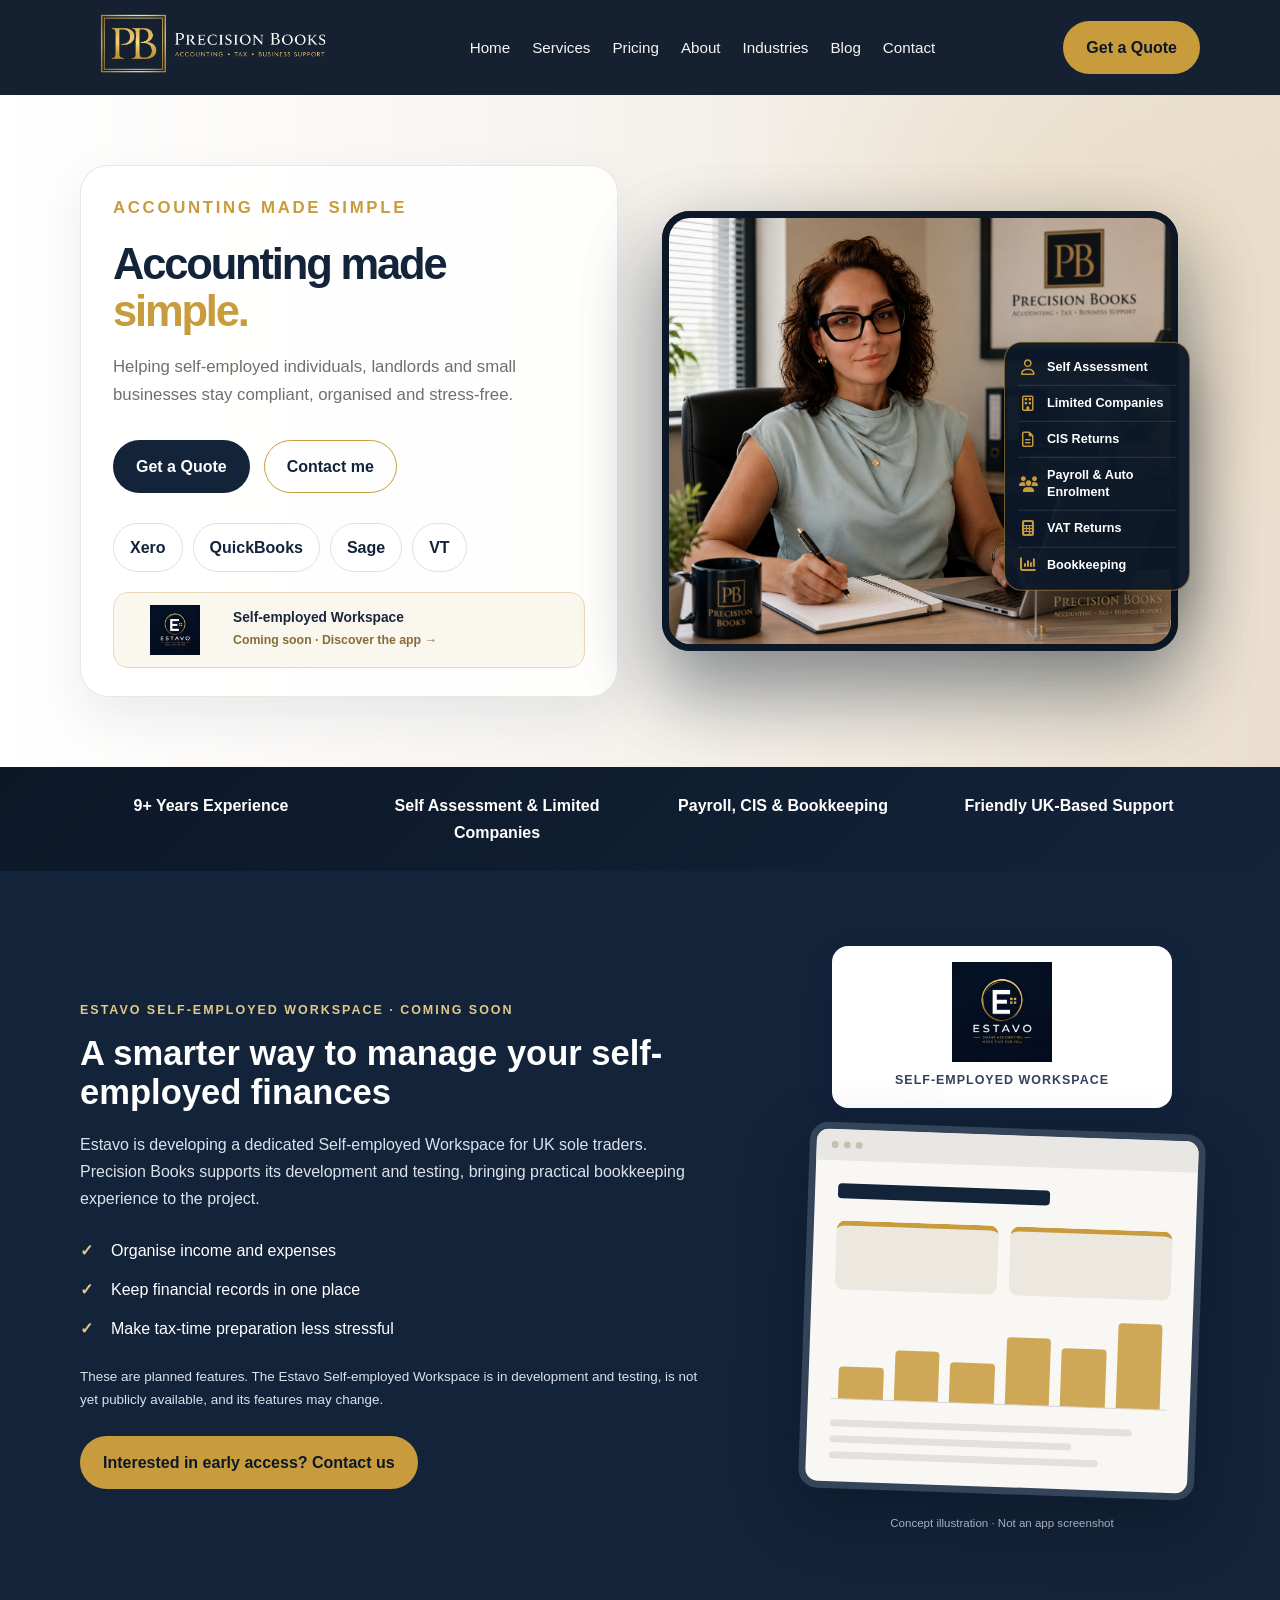
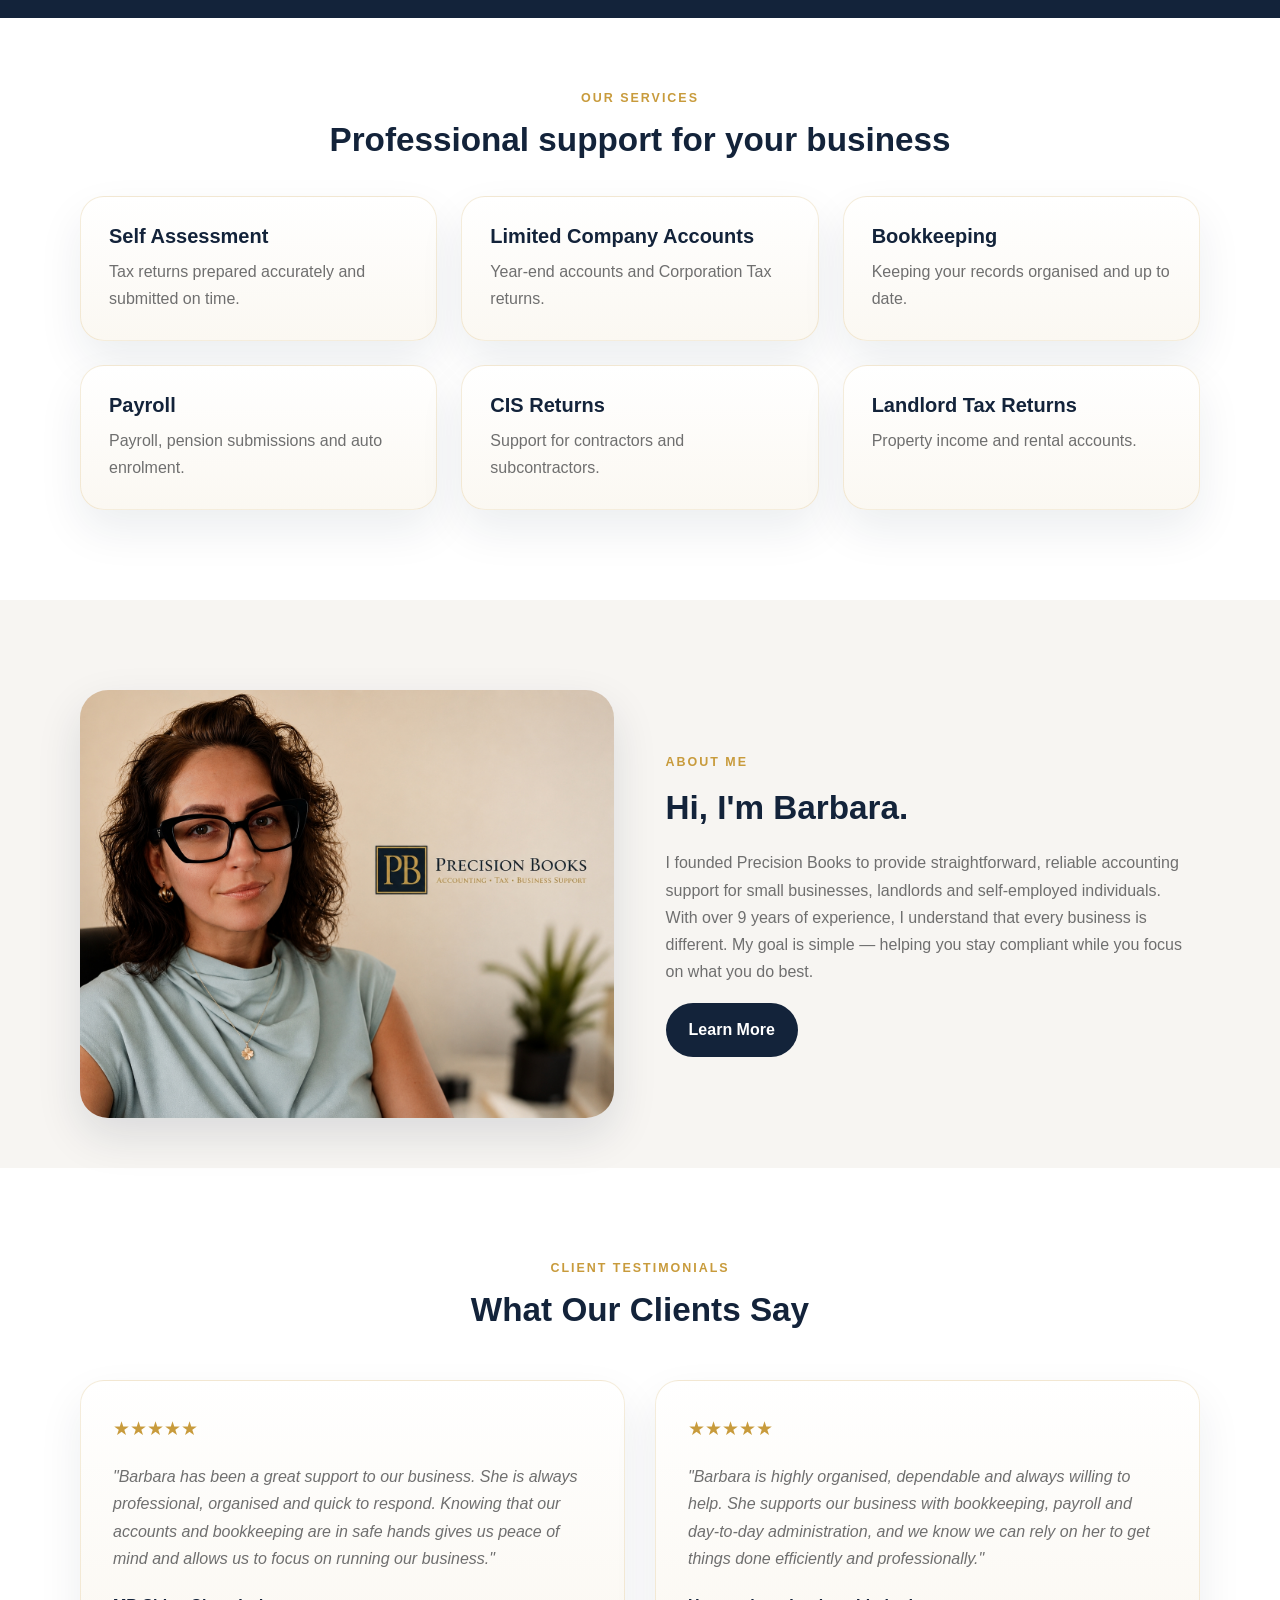
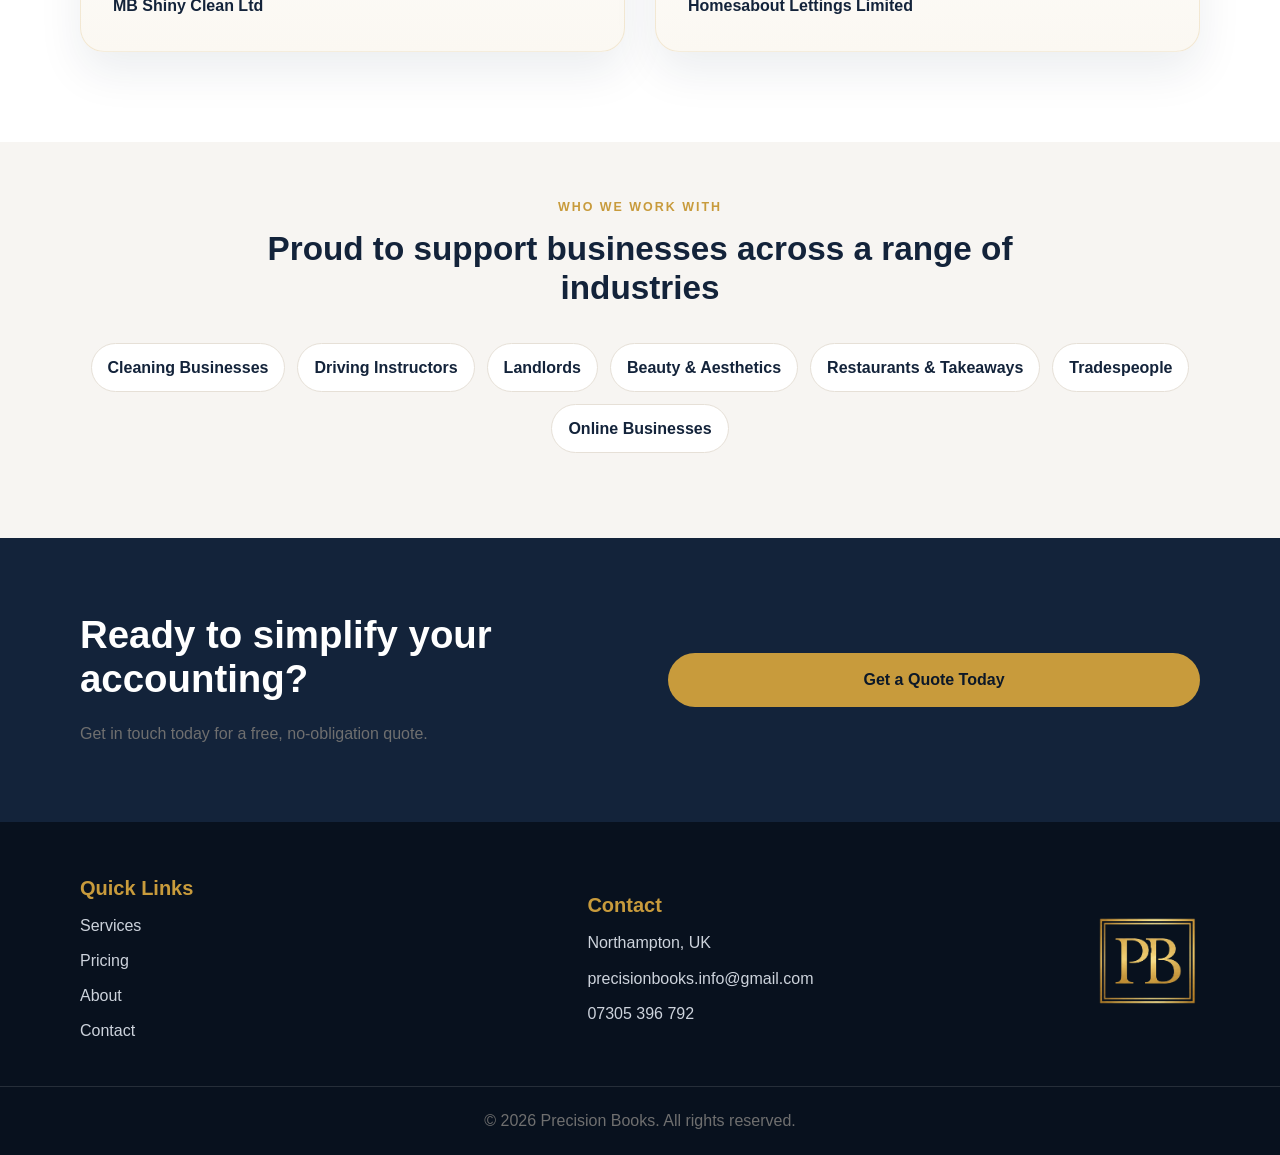
==== commit e847f2bb: "feat: add Estavo branding to self-employed app preview" ====
--- a/index.html
+++ b/index.html
@@ -74,6 +74,10 @@
             <span>Sage</span>
             <span>VT</span>
           </div>
+          <a class="hero-estavo-teaser" href="#estavo-app" aria-label="Learn about Estavo Self-employed Workspace, coming soon">
+            <img src="images/estavo-logo-dark.png" alt="Estavo" loading="lazy" />
+            <span class="hero-estavo-teaser-copy"><strong>Self-employed Workspace</strong><small>Coming soon · Discover the app <span aria-hidden="true">→</span></small></span>
+          </a>
         </div>
 
         <div class="hero-image">
@@ -101,47 +105,8 @@
       </div>
     </section>
 
-    <section class="services-preview">
-      <div class="container">
-        <p class="eyebrow center">Our Services</p>
-        <h2>Professional support for your business</h2>
-
-        <div class="cards-grid">
-          <div class="service-card">
-            <h3>Self Assessment</h3>
-            <p>Tax returns prepared accurately and submitted on time.</p>
-          </div>
-
-          <div class="service-card">
-            <h3>Limited Company Accounts</h3>
-            <p>Year-end accounts and Corporation Tax returns.</p>
-          </div>
-
-          <div class="service-card">
-            <h3>Bookkeeping</h3>
-            <p>Keeping your records organised and up to date.</p>
-          </div>
-
-          <div class="service-card">
-            <h3>Payroll</h3>
-            <p>Payroll, pension submissions and auto enrolment.</p>
-          </div>
-
-          <div class="service-card">
-            <h3>CIS Returns</h3>
-            <p>Support for contractors and subcontractors.</p>
-          </div>
-
-          <div class="service-card">
-            <h3>Landlord Tax Returns</h3>
-            <p>Property income and rental accounts.</p>
-          </div>
-        </div>
-      </div>
-    </section>
-
     <!-- Upcoming self-employed finance tool: pre-launch information only -->
-    <section class="app-preview" aria-labelledby="app-preview-heading">
+    <section id="estavo-app" class="app-preview" aria-labelledby="app-preview-heading">
       <div class="container app-preview-inner">
         <div class="app-preview-copy">
           <p class="eyebrow">Estavo Self-employed Workspace · Coming Soon</p>
@@ -170,6 +135,47 @@
         </div>
       </div>
     </section>
+
+    <section class="services-preview">
+      <div class="container">
+        <p class="eyebrow center">Our Services</p>
+        <h2>Professional support for your business</h2>
+
+        <div class="cards-grid">
+          <div class="service-card">
+            <h3>Self Assessment</h3>
+            <p>Tax returns prepared accurately and submitted on time.</p>
+          </div>
+
+          <div class="service-card">
+            <h3>Limited Company Accounts</h3>
+            <p>Year-end accounts and Corporation Tax returns.</p>
+          </div>
+
+          <div class="service-card">
+            <h3>Bookkeeping</h3>
+            <p>Keeping your records organised and up to date.</p>
+          </div>
+
+          <div class="service-card">
+            <h3>Payroll</h3>
+            <p>Payroll, pension submissions and auto enrolment.</p>
+          </div>
+
+          <div class="service-card">
+            <h3>CIS Returns</h3>
+            <p>Support for contractors and subcontractors.</p>
+          </div>
+
+          <div class="service-card">
+            <h3>Landlord Tax Returns</h3>
+            <p>Property income and rental accounts.</p>
+          </div>
+        </div>
+      </div>
+    </section>
+
+
 
     <section class="about-preview">
       <div class="container about-grid">
--- a/style.css
+++ b/style.css
@@ -1118,3 +1118,46 @@
 .app-preview-brand img{display:block;width:min(100%,225px);height:auto;max-height:100px;object-fit:contain}
 .app-preview-brand span{font-size:.78rem;letter-spacing:.08em;text-transform:uppercase;color:#33415e;font-weight:700;text-align:center}
 @media(max-width:600px){.app-preview-brand{max-width:290px;padding:12px 16px}}
+
+/* Precision Books refined proportions - October 2026 */
+@media (min-width: 761px) {
+  .services-list, .pricing-grid { gap: 20px; }
+  .service-detail-card, .pricing-card { padding: 22px 23px; border-radius: 20px; }
+  .service-detail-card h2, .pricing-card h3 { font-size: clamp(1.15rem, 1.35vw, 1.4rem); line-height: 1.25; }
+  .service-detail-card p, .service-detail-card li, .pricing-card p, .pricing-card li { font-size: .89rem; line-height: 1.6; }
+  .service-detail-card ul, .pricing-card ul { margin: 12px 0; }
+  .service-icon { font-size: 1.4rem; margin-bottom: 11px; }
+  .pricing-card.featured { transform: none; }
+  .about-story { padding: 62px 0; }
+  .about-grid { gap: clamp(28px, 4vw, 56px); align-items: center; }
+  .about-content h2 { font-size: clamp(1.7rem, 2.5vw, 2.35rem); line-height: 1.2; margin-bottom: 18px; }
+  .about-content p { font-size: .96rem; line-height: 1.7; }
+  .about-image img { max-height: 570px; width: 100%; object-fit: cover; object-position: center top; }
+  .page-hero { padding-top: 43px; padding-bottom: 49px; }
+  .page-hero h1 { font-size: clamp(1.85rem, 2.8vw, 2.75rem); }
+  .services-page, .pricing-section { padding-top: 40px; padding-bottom: 55px; }
+}
+.hero-estavo-link { display: inline-flex; align-items: center; gap: 9px; margin: 20px 0 4px; color: #98762d; font-weight: 700; font-size: .93rem; text-decoration: underline; text-underline-offset: 4px; }
+.hero-estavo-link:hover { color: #14203a; }
+.app-preview { scroll-margin-top: 105px; }
+@media (min-width: 761px) { .app-preview { padding: 55px 0; } .app-preview h2 { font-size: clamp(1.75rem, 2.7vw, 2.45rem); } }
+@media (max-width: 760px) { .hero-estavo-link { margin-top: 16px; font-size: .88rem; } .service-detail-card, .pricing-card { padding: 22px; } }
+
+
+/* Hero polish: visible Estavo teaser and inset, compact photo/service panel */
+.hero-grid { grid-template-columns: minmax(0, 1fr) minmax(0, 1fr); gap: clamp(26px, 3.5vw, 52px); }
+.hero-content { width: 100%; max-width: none; }
+.hero-image { width: calc(100% - 22px); max-width: 620px; margin: 0 22px 0 0; justify-self: center; }
+.hero-image img { height: 440px; }
+.hero-service-card { right: -12px; top: 58%; width: 186px; padding: 7px 13px; border-radius: 18px; }
+.hero-service-card div { gap: 9px; padding: 9px 0; font-size: .79rem; line-height: 1.35; }
+.hero-service-card i { width: 20px; font-size: .97rem; flex-shrink: 0; }
+.hero-estavo-teaser { display: flex; align-items: center; gap: 13px; margin-top: 20px; padding: 12px 15px; border: 1px solid #e9d9b7; border-radius: 15px; background: #faf7ef; color: #1b263c; text-decoration: none; transition: border-color .2s, background .2s; }
+.hero-estavo-teaser:hover { border-color: #c09a45; background: #f7f0e1; }
+.hero-estavo-teaser img { width: 91px; max-height: 50px; object-fit: contain; flex-shrink: 0; }
+.hero-estavo-teaser-copy { display: flex; flex-direction: column; gap: 3px; min-width: 0; }
+.hero-estavo-teaser-copy strong { font-size: .86rem; line-height: 1.3; }
+.hero-estavo-teaser-copy small { color: #866c35; font-size: .77rem; font-weight: 600; }
+@media (max-width: 1100px) and (min-width: 901px) { .hero-service-card { right: -9px; width: 174px; } .hero-image img { height: 410px; } }
+@media (max-width: 900px) { .hero-grid { grid-template-columns: 1fr; } .hero-image { width: 100%; max-width: 650px; margin: 0 auto; } .hero-image img { height: auto; } .hero-service-card { position: static; transform: none; width: 100%; margin-top: 12px; } }
+@media (max-width: 460px) { .hero-estavo-teaser { gap: 9px; padding: 10px; } .hero-estavo-teaser img { width: 76px; } .hero-estavo-teaser-copy strong { font-size: .78rem; } .hero-estavo-teaser-copy small { font-size: .69rem; } }
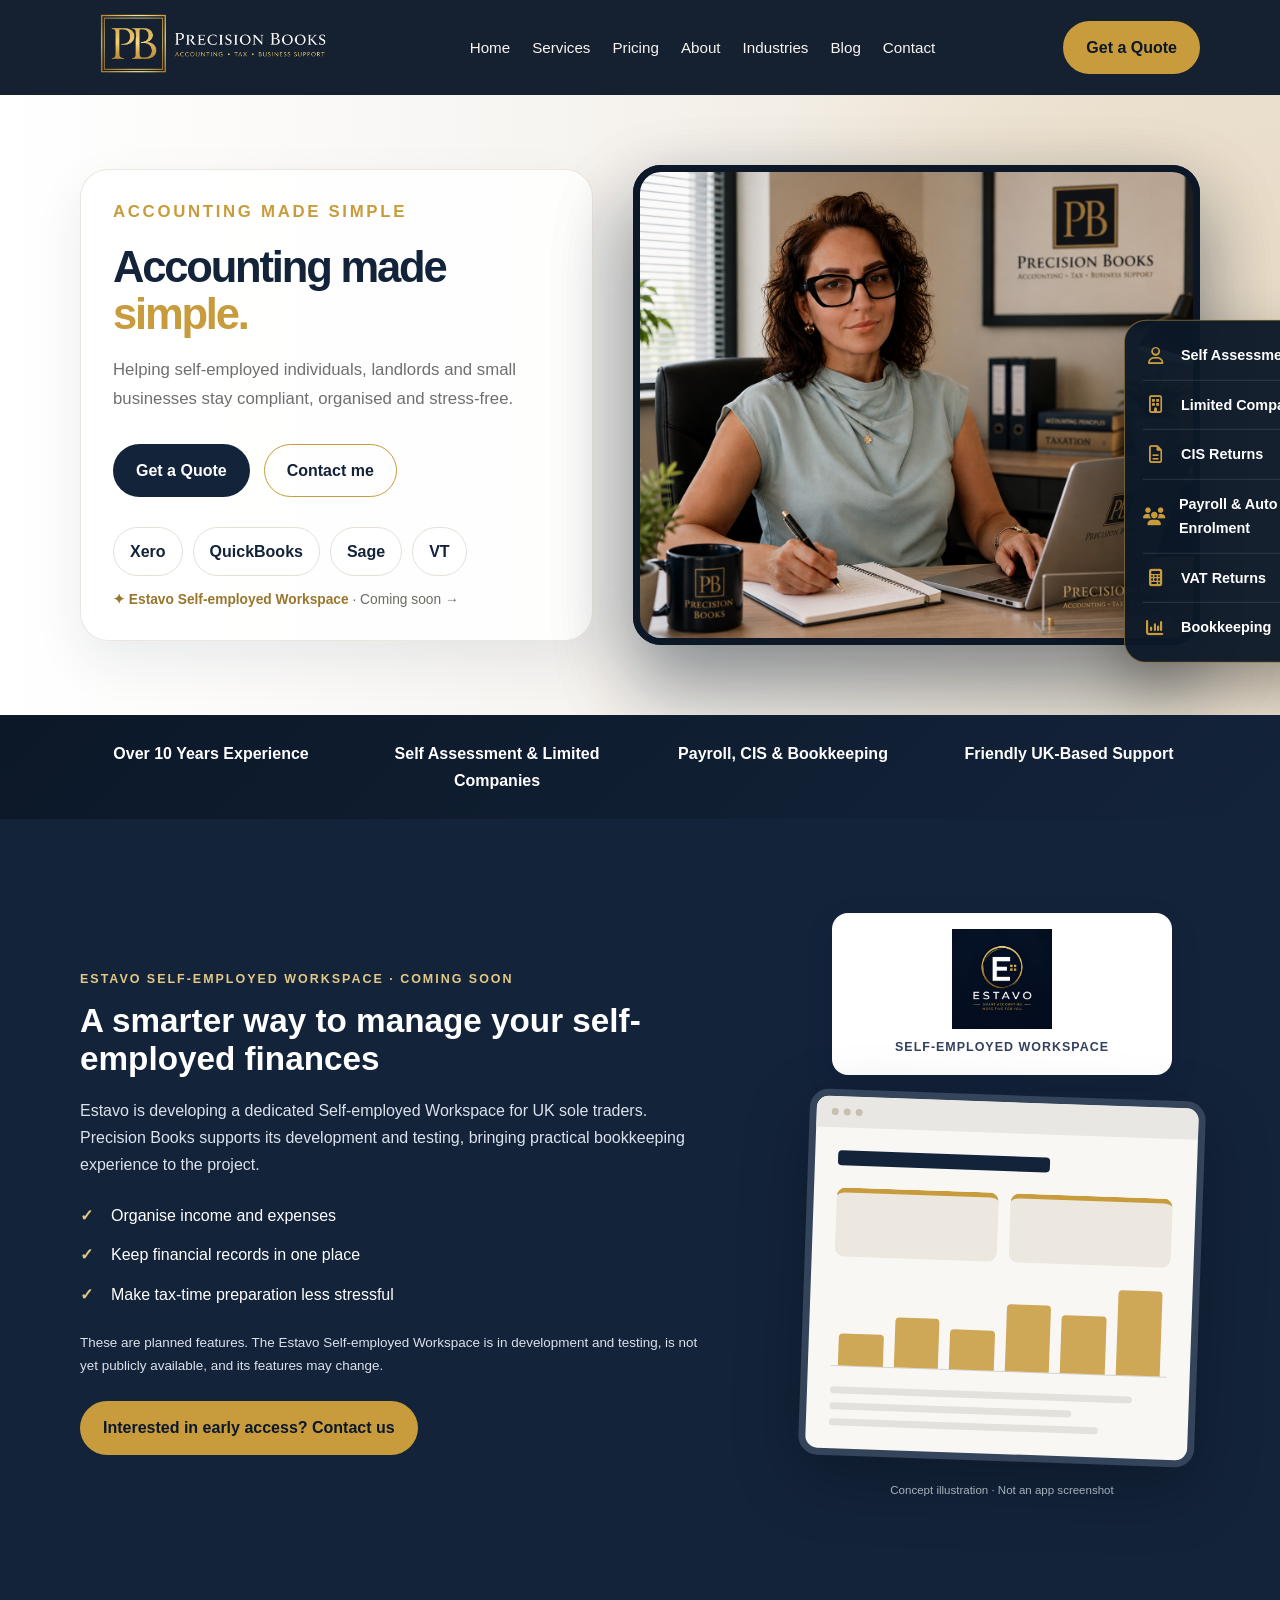
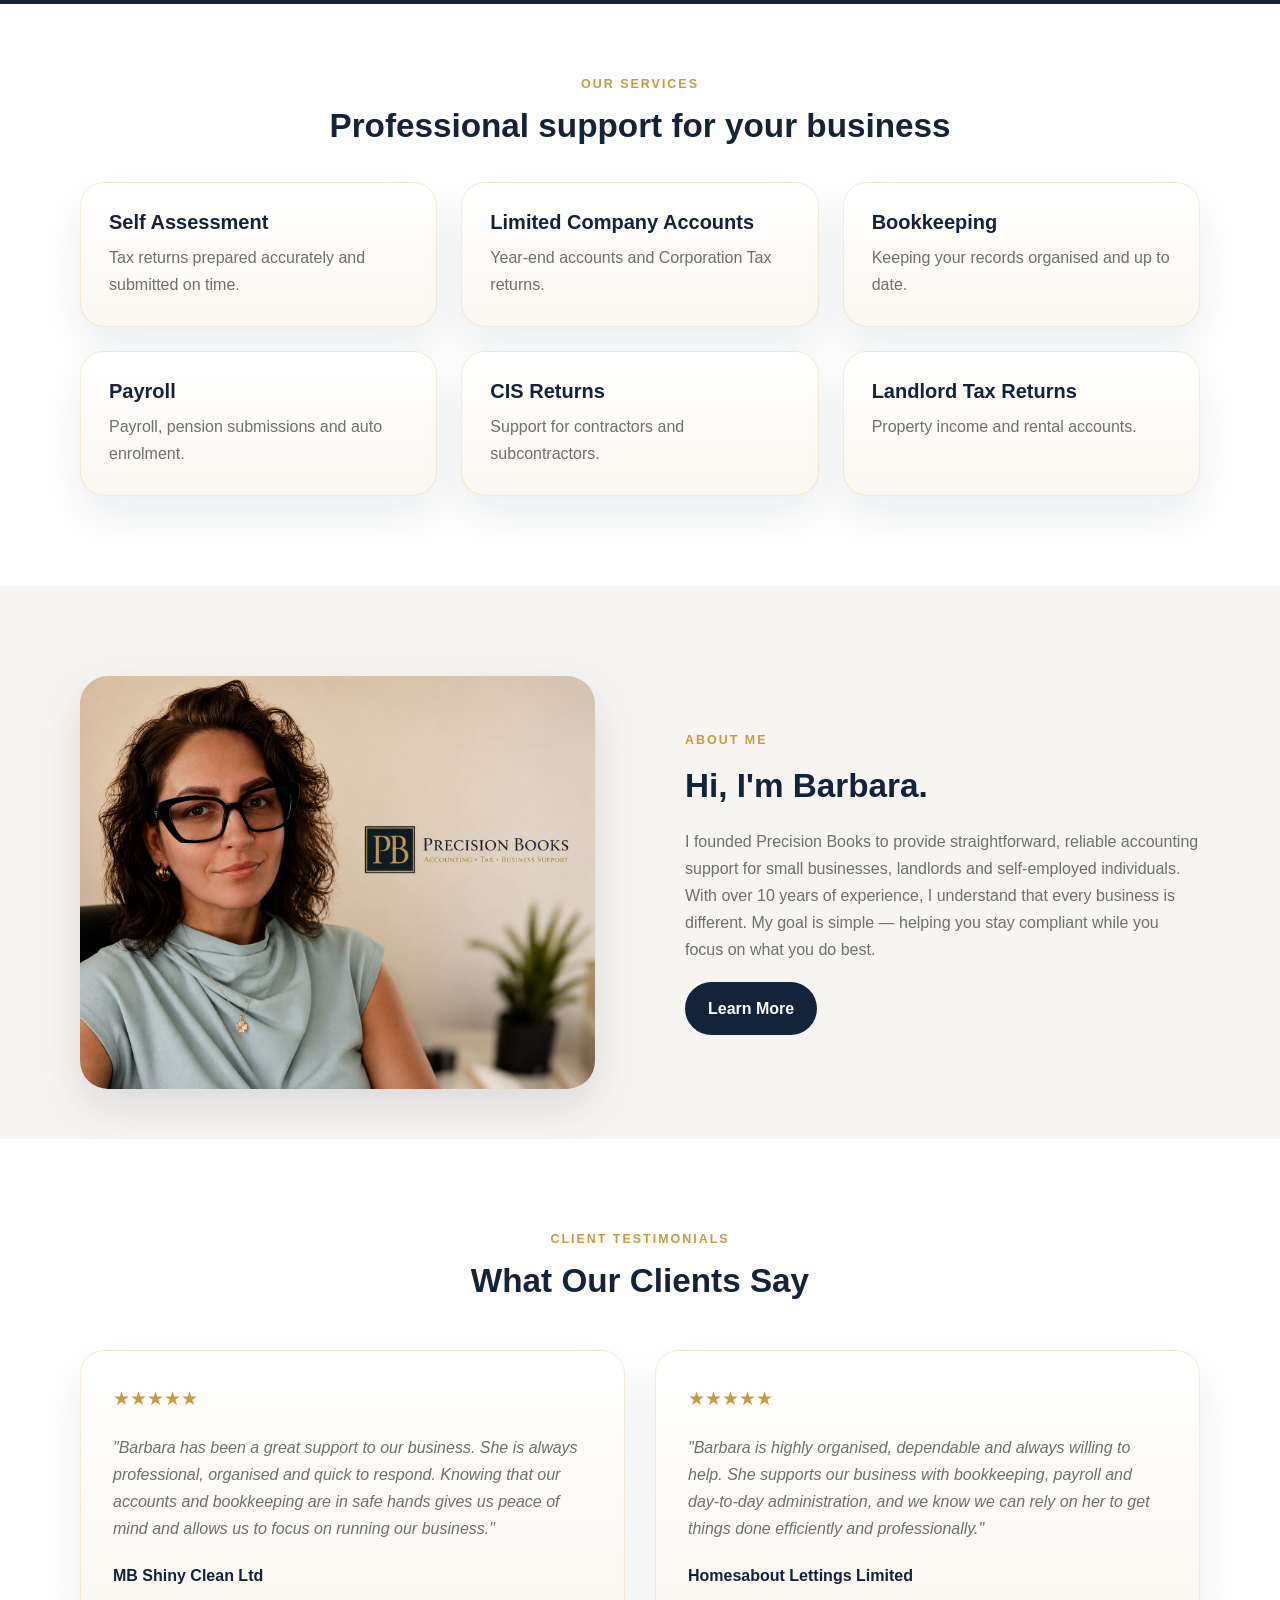
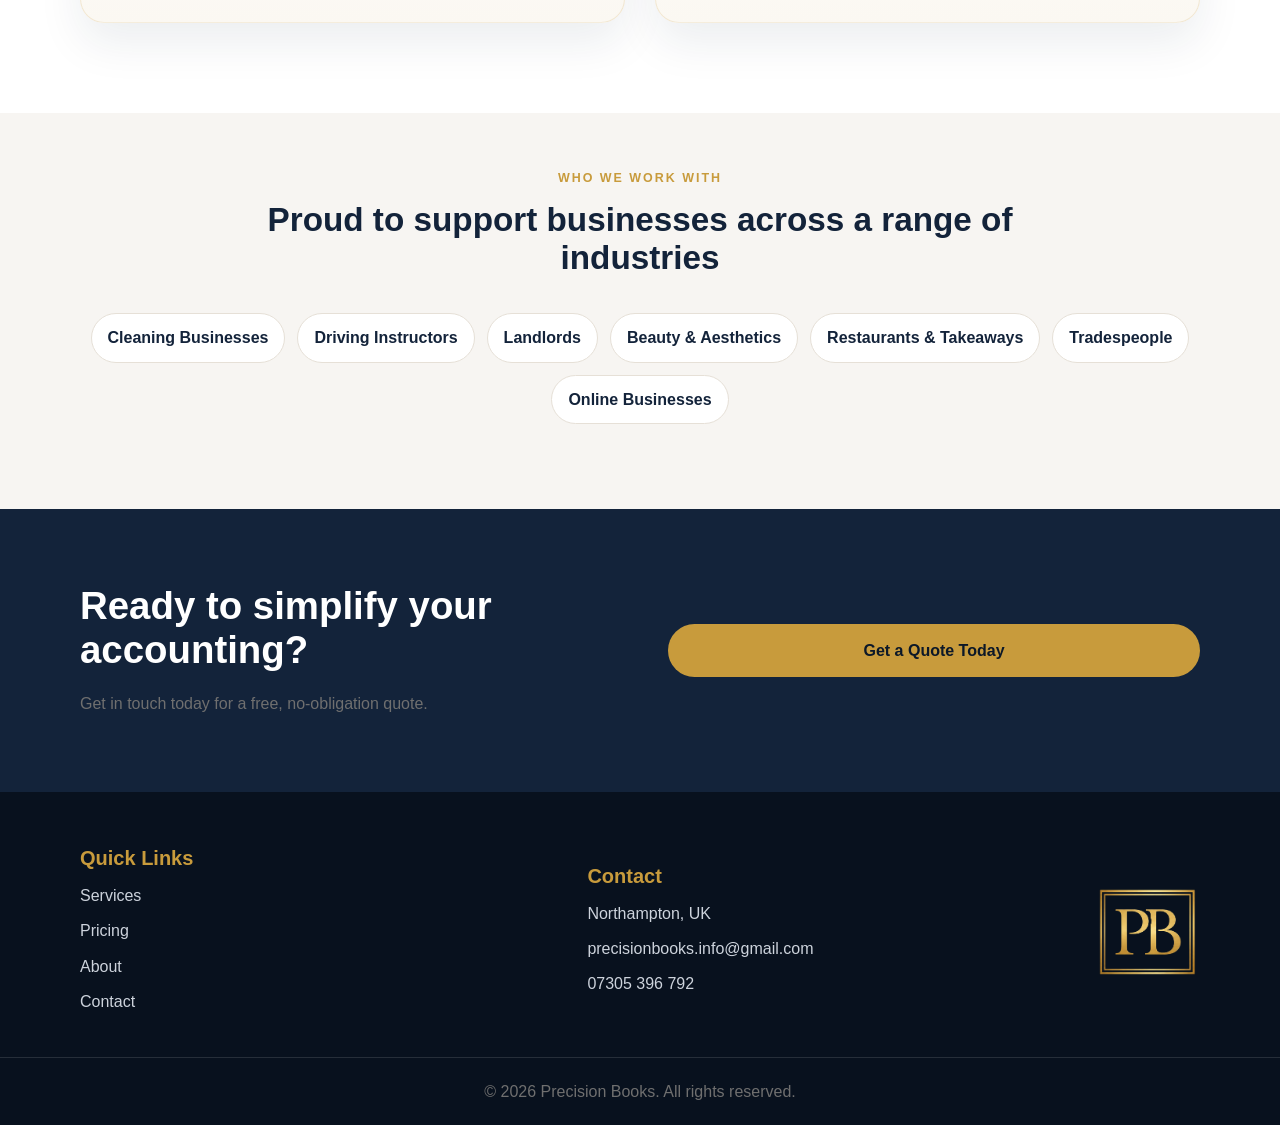
==== commit 8f8b6053: "fix: restore original layout and retain Estavo updates" ====
--- a/index.html
+++ b/index.html
@@ -74,10 +74,7 @@
             <span>Sage</span>
             <span>VT</span>
           </div>
-          <a class="hero-estavo-teaser" href="#estavo-app" aria-label="Learn about Estavo Self-employed Workspace, coming soon">
-            <img src="images/estavo-logo-dark.png" alt="Estavo" loading="lazy" />
-            <span class="hero-estavo-teaser-copy"><strong>Self-employed Workspace</strong><small>Coming soon · Discover the app <span aria-hidden="true">→</span></small></span>
-          </a>
+          <a class="estavo-small-link" href="#estavo-app">✦ Estavo Self-employed Workspace <span>· Coming soon →</span></a>
         </div>
 
         <div class="hero-image">
@@ -98,12 +95,14 @@
     <section class="trust-strip">
       <h2 class="sr-only">Professional memberships and software partners</h2>
       <div class="container trust-grid">
-        <div>9+ Years Experience</div>
+        <div>Over 10 Years Experience</div>
         <div>Self Assessment & Limited Companies</div>
         <div>Payroll, CIS & Bookkeeping</div>
         <div>Friendly UK-Based Support</div>
       </div>
     </section>
+
+
 
     <!-- Upcoming self-employed finance tool: pre-launch information only -->
     <section id="estavo-app" class="app-preview" aria-labelledby="app-preview-heading">
@@ -175,8 +174,6 @@
       </div>
     </section>
 
-
-
     <section class="about-preview">
       <div class="container about-grid">
         <div>
@@ -193,7 +190,7 @@
           </p>
 
           <p>
-            With over 9 years of experience, I understand that every business is different.
+            With over 10 years of experience, I understand that every business is different.
             My goal is simple — helping you stay compliant while you focus on what you do best.
           </p>
 
--- a/style.css
+++ b/style.css
@@ -1085,6 +1085,7 @@
 .back-link:hover {
   color: var(--gold);
 }
+
 /* Upcoming self-employed app: restrained homepage teaser */
 .app-preview { background: var(--navy); padding: 74px 0; }
 .app-preview-inner { display: grid; grid-template-columns: minmax(0, 1.25fr) minmax(250px, .75fr); gap: clamp(28px, 5vw, 76px); align-items: center; }
@@ -1119,45 +1120,9 @@
 .app-preview-brand span{font-size:.78rem;letter-spacing:.08em;text-transform:uppercase;color:#33415e;font-weight:700;text-align:center}
 @media(max-width:600px){.app-preview-brand{max-width:290px;padding:12px 16px}}
 
-/* Precision Books refined proportions - October 2026 */
-@media (min-width: 761px) {
-  .services-list, .pricing-grid { gap: 20px; }
-  .service-detail-card, .pricing-card { padding: 22px 23px; border-radius: 20px; }
-  .service-detail-card h2, .pricing-card h3 { font-size: clamp(1.15rem, 1.35vw, 1.4rem); line-height: 1.25; }
-  .service-detail-card p, .service-detail-card li, .pricing-card p, .pricing-card li { font-size: .89rem; line-height: 1.6; }
-  .service-detail-card ul, .pricing-card ul { margin: 12px 0; }
-  .service-icon { font-size: 1.4rem; margin-bottom: 11px; }
-  .pricing-card.featured { transform: none; }
-  .about-story { padding: 62px 0; }
-  .about-grid { gap: clamp(28px, 4vw, 56px); align-items: center; }
-  .about-content h2 { font-size: clamp(1.7rem, 2.5vw, 2.35rem); line-height: 1.2; margin-bottom: 18px; }
-  .about-content p { font-size: .96rem; line-height: 1.7; }
-  .about-image img { max-height: 570px; width: 100%; object-fit: cover; object-position: center top; }
-  .page-hero { padding-top: 43px; padding-bottom: 49px; }
-  .page-hero h1 { font-size: clamp(1.85rem, 2.8vw, 2.75rem); }
-  .services-page, .pricing-section { padding-top: 40px; padding-bottom: 55px; }
-}
-.hero-estavo-link { display: inline-flex; align-items: center; gap: 9px; margin: 20px 0 4px; color: #98762d; font-weight: 700; font-size: .93rem; text-decoration: underline; text-underline-offset: 4px; }
-.hero-estavo-link:hover { color: #14203a; }
-.app-preview { scroll-margin-top: 105px; }
-@media (min-width: 761px) { .app-preview { padding: 55px 0; } .app-preview h2 { font-size: clamp(1.75rem, 2.7vw, 2.45rem); } }
-@media (max-width: 760px) { .hero-estavo-link { margin-top: 16px; font-size: .88rem; } .service-detail-card, .pricing-card { padding: 22px; } }
-
-
-/* Hero polish: visible Estavo teaser and inset, compact photo/service panel */
-.hero-grid { grid-template-columns: minmax(0, 1fr) minmax(0, 1fr); gap: clamp(26px, 3.5vw, 52px); }
-.hero-content { width: 100%; max-width: none; }
-.hero-image { width: calc(100% - 22px); max-width: 620px; margin: 0 22px 0 0; justify-self: center; }
-.hero-image img { height: 440px; }
-.hero-service-card { right: -12px; top: 58%; width: 186px; padding: 7px 13px; border-radius: 18px; }
-.hero-service-card div { gap: 9px; padding: 9px 0; font-size: .79rem; line-height: 1.35; }
-.hero-service-card i { width: 20px; font-size: .97rem; flex-shrink: 0; }
-.hero-estavo-teaser { display: flex; align-items: center; gap: 13px; margin-top: 20px; padding: 12px 15px; border: 1px solid #e9d9b7; border-radius: 15px; background: #faf7ef; color: #1b263c; text-decoration: none; transition: border-color .2s, background .2s; }
-.hero-estavo-teaser:hover { border-color: #c09a45; background: #f7f0e1; }
-.hero-estavo-teaser img { width: 91px; max-height: 50px; object-fit: contain; flex-shrink: 0; }
-.hero-estavo-teaser-copy { display: flex; flex-direction: column; gap: 3px; min-width: 0; }
-.hero-estavo-teaser-copy strong { font-size: .86rem; line-height: 1.3; }
-.hero-estavo-teaser-copy small { color: #866c35; font-size: .77rem; font-weight: 600; }
-@media (max-width: 1100px) and (min-width: 901px) { .hero-service-card { right: -9px; width: 174px; } .hero-image img { height: 410px; } }
-@media (max-width: 900px) { .hero-grid { grid-template-columns: 1fr; } .hero-image { width: 100%; max-width: 650px; margin: 0 auto; } .hero-image img { height: auto; } .hero-service-card { position: static; transform: none; width: 100%; margin-top: 12px; } }
-@media (max-width: 460px) { .hero-estavo-teaser { gap: 9px; padding: 10px; } .hero-estavo-teaser img { width: 76px; } .hero-estavo-teaser-copy strong { font-size: .78rem; } .hero-estavo-teaser-copy small { font-size: .69rem; } }
+
+/* Subtle Estavo link: preserve original hero grid, cards and typography */
+.estavo-small-link {display:inline-block;margin-top:14px;color:#98762d;font-size:.86rem;font-weight:700;text-decoration:none;line-height:1.45;}
+.estavo-small-link span{font-weight:500;color:#6e6a61;}
+.estavo-small-link:hover{text-decoration:underline;text-underline-offset:3px;}
+.app-preview{scroll-margin-top:100px;}
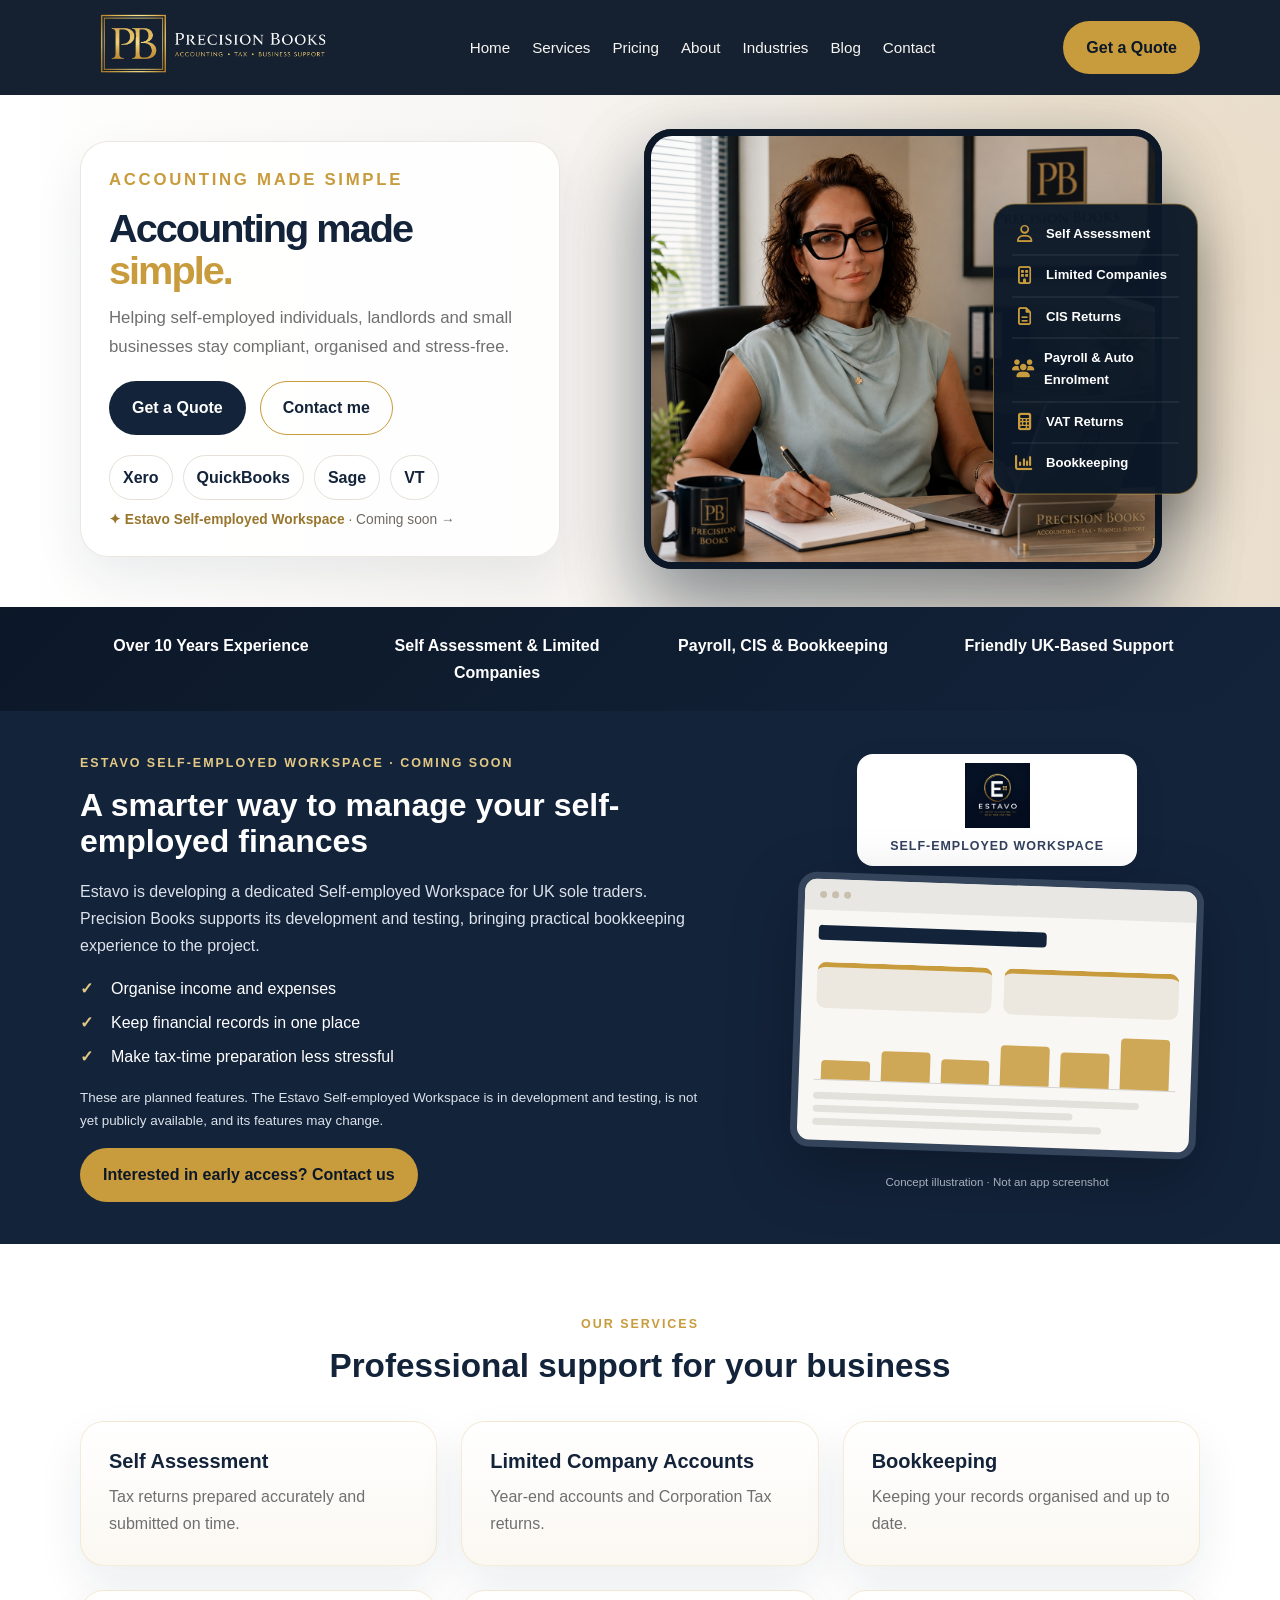
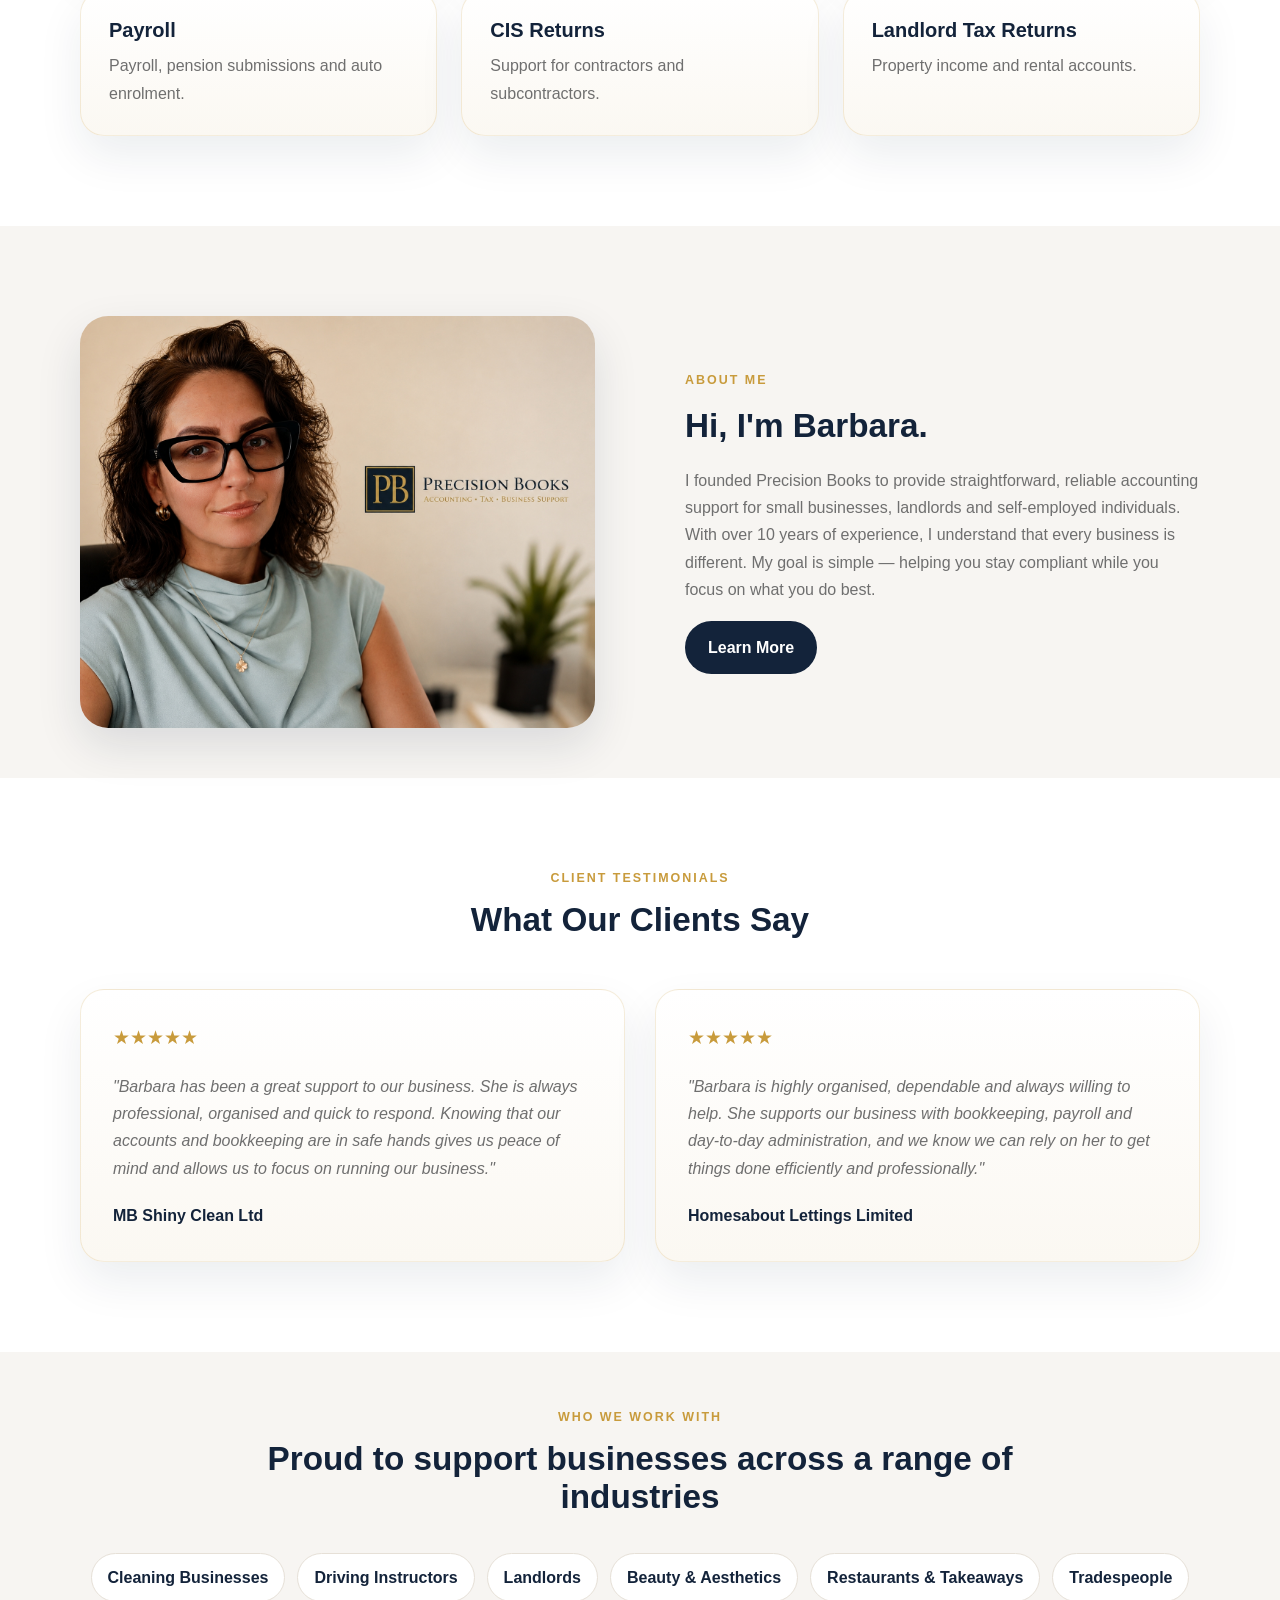
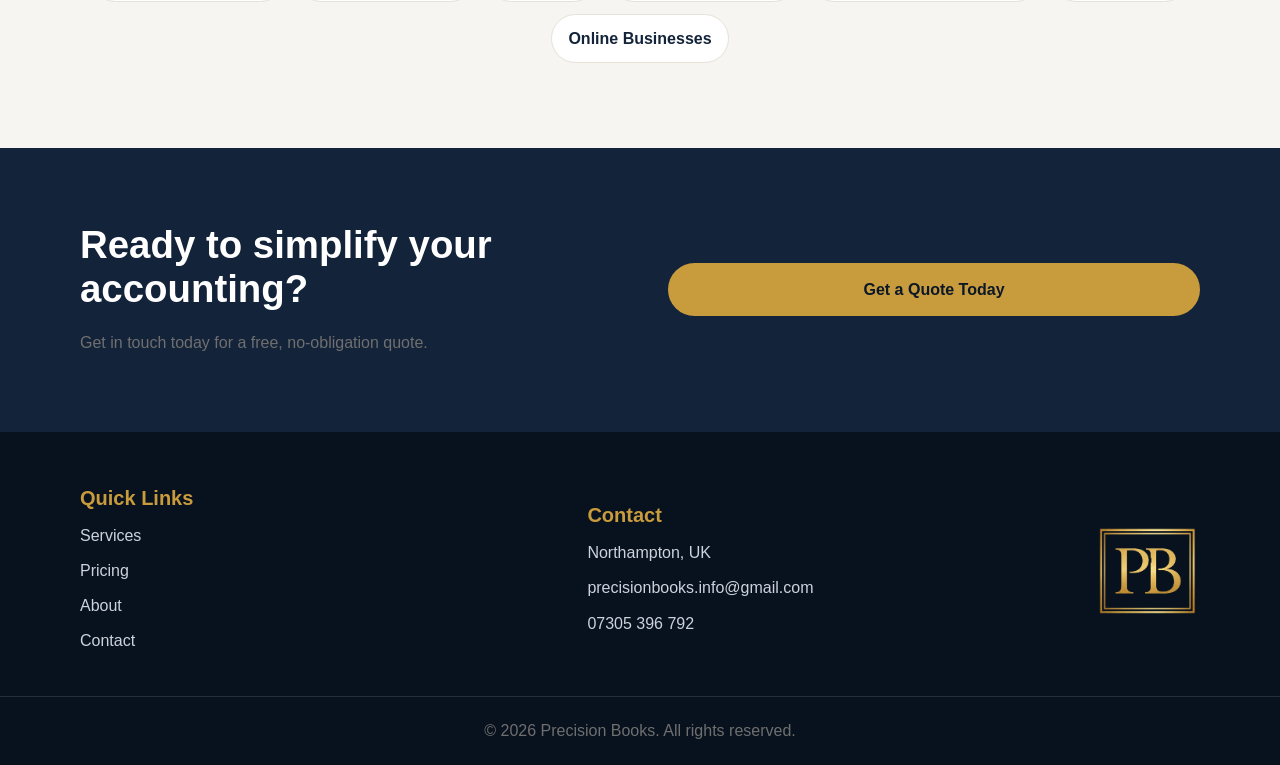
==== commit 2bb37b8e: "fix: balance homepage hero and compact Estavo preview" ====
--- a/index.html
+++ b/index.html
@@ -8,7 +8,7 @@
   <meta name="description" content="Accounting, tax and bookkeeping services for small businesses, landlords and self-employed individuals." />
   <meta name="google-site-verification" content="fDijfMQKrZ_oMN06oPL--xE7hMOP_V20QVE4hgNRMuY" />
 
-  <link rel="stylesheet" href="style.css" />
+  <link rel="stylesheet" href="style.css?v=20261011b" />
   <link rel="icon" type="image/png" href="images/favicon.png" />
   <link rel="stylesheet" href="https://cdnjs.cloudflare.com/ajax/libs/font-awesome/6.5.2/css/all.min.css" />
 
--- a/style.css
+++ b/style.css
@@ -1126,3 +1126,41 @@
 .estavo-small-link span{font-weight:500;color:#6e6a61;}
 .estavo-small-link:hover{text-decoration:underline;text-underline-offset:3px;}
 .app-preview{scroll-margin-top:100px;}
+
+
+/* 2026-10-11: restrained homepage layout correction */
+@media (min-width: 1025px) {
+  .hero { padding: 34px 0 38px; }
+  .hero-grid { grid-template-columns: minmax(0, .91fr) minmax(0, 1.09fr); gap: clamp(48px, 5vw, 84px); align-items: center; }
+  .hero-content { max-width: 590px; padding: 24px 28px; }
+  .hero-content h1 { font-size: clamp(2.15rem, 3.1vw, 3.05rem); margin-bottom: 12px; }
+  .hero-content p { margin-bottom: 12px; }
+  .hero-buttons { margin: 20px 0; }
+  .software-logos span { padding: 8px 13px; }
+  .estavo-small-link { margin-top: 10px; }
+  .hero-image { margin-left: 20px; margin-right: 38px; }
+  .hero-image img { height: 440px; }
+  .hero-service-card { right: -36px; top: 50%; width: 205px; }
+  .hero-service-card div { padding: 9px 0; font-size: .82rem; gap: 10px; }
+  .app-preview { padding: 42px 0; }
+  .app-preview-inner { gap: 38px; }
+  .app-preview h2 { font-size: clamp(1.8rem, 2.5vw, 2.65rem); line-height: 1.14; }
+  .app-preview-features { margin: 16px 0; gap: 7px; }
+  .app-preview .app-preview-note { margin-bottom: 16px; }
+  .app-preview-art { padding: 0 0 8px; }
+  .app-preview-brand { padding: 9px 14px; margin-bottom: 12px; max-width: 280px; }
+  .app-preview-brand img { max-height: 65px; width: auto; max-width: 140px; }
+  .app-preview-window-content { padding: 15px; }
+  .app-preview-window-cards i { height: 46px; }
+  .app-preview-window-chart { height: 72px; }
+  .app-preview-window-lines { margin-top: 12px; gap: 6px; }
+}
+@media (min-width: 761px) and (max-width: 1024px) {
+  .hero { padding: 42px 0; }
+  .hero-grid { gap: 28px; }
+  .hero-image { margin-right: 24px; }
+  .hero-image img { height: 440px; }
+  .hero-service-card { right: -20px; width: 185px; top: 50%; }
+  .hero-service-card div { padding: 9px 0; font-size: .78rem; }
+  .app-preview { padding: 48px 0; }
+}
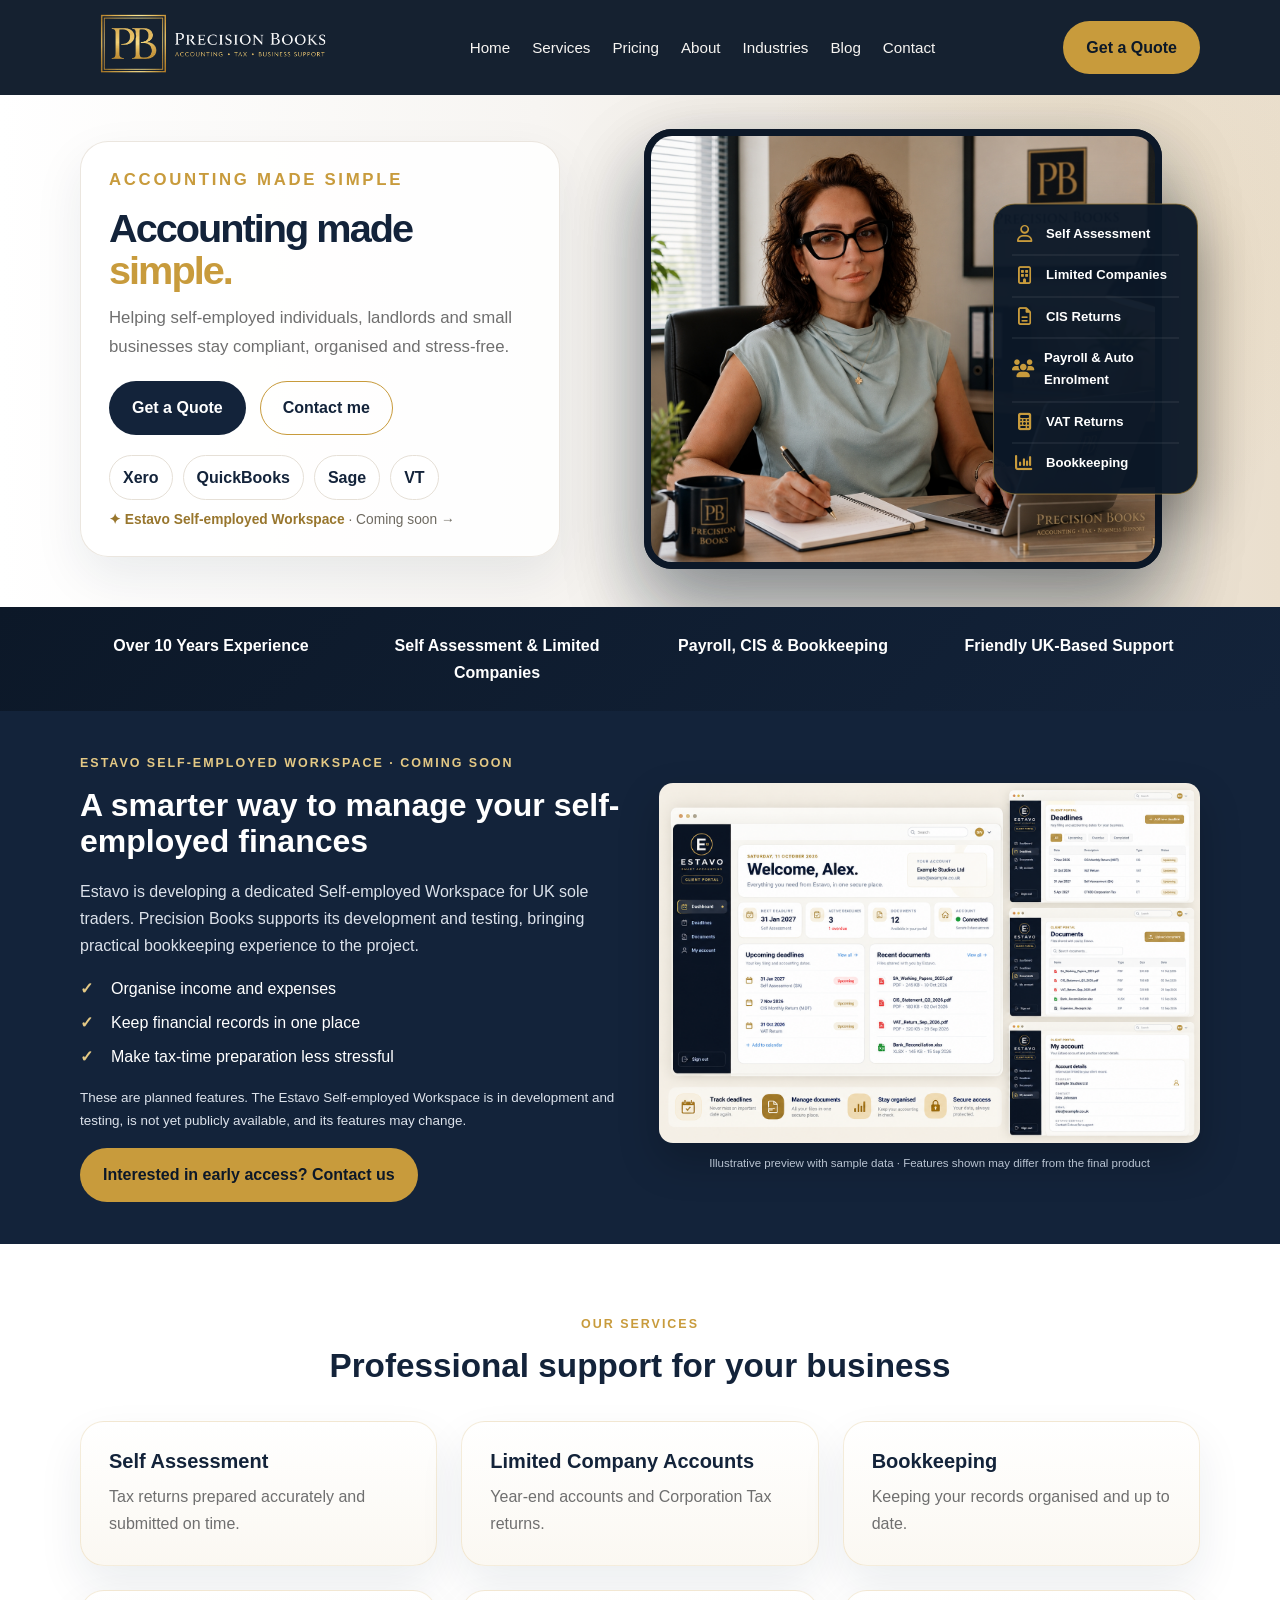
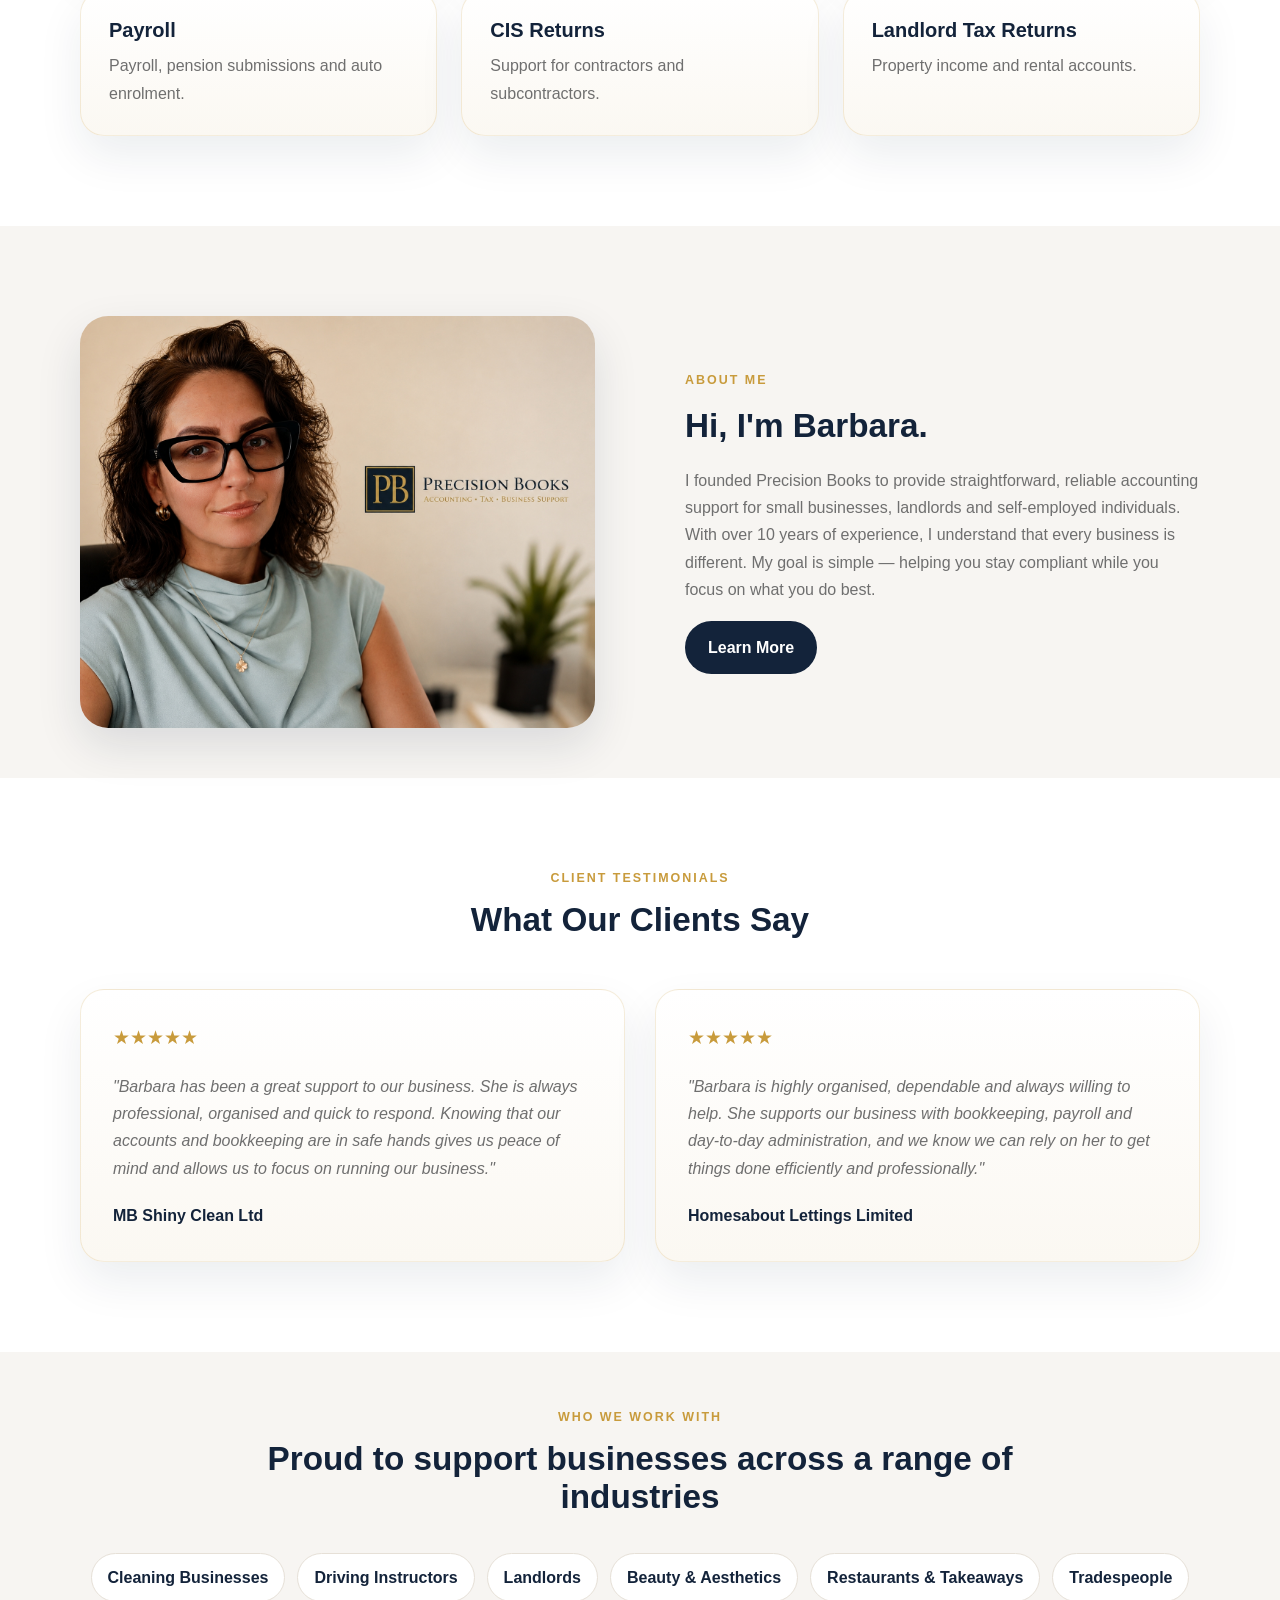
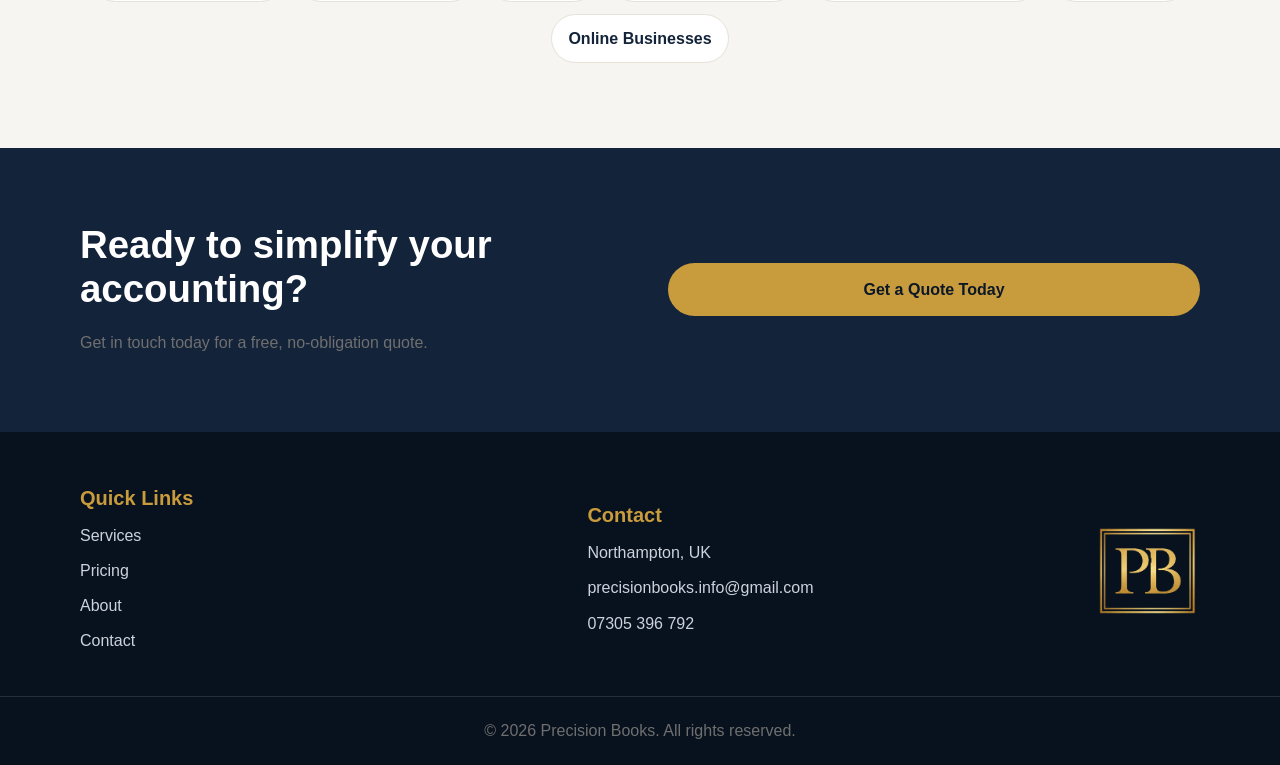
==== commit 90d07d0c: "Replace Estavo section mockup with client portal collage"" ====
--- a/index.html
+++ b/index.html
@@ -119,18 +119,9 @@
           <p class="app-preview-note">These are planned features. The Estavo Self-employed Workspace is in development and testing, is not yet publicly available, and its features may change.</p>
           <a href="contact.html" class="btn btn-gold">Interested in early access? Contact us</a>
         </div>
-        <div class="app-preview-art" aria-label="Estavo brand and conceptual workspace preview">
-          <div class="app-preview-brand"><img src="images/estavo-logo-dark.png" alt="Estavo logo" loading="lazy" /><span>Self-employed Workspace</span></div>
-          <div class="app-preview-window">
-            <div class="app-preview-window-top"><span></span><span></span><span></span></div>
-            <div class="app-preview-window-content">
-              <div class="app-preview-window-heading"></div>
-              <div class="app-preview-window-cards"><i></i><i></i></div>
-              <div class="app-preview-window-chart"><b></b><b></b><b></b><b></b><b></b><b></b></div>
-              <div class="app-preview-window-lines"><i></i><i></i><i></i></div>
-            </div>
-          </div>
-          <span class="app-preview-art-label">Concept illustration · Not an app screenshot</span>
+        <div class="app-preview-art" aria-label="Illustrative preview of the Estavo client portal">
+          <img class="app-preview-collage" src="images/estavo-workspace-collage.png" alt="Estavo client portal concept collage showing dashboard, deadlines, documents and account screens with fictional sample data" loading="lazy" />
+          <span class="app-preview-art-label">Illustrative preview with sample data · Features shown may differ from the final product</span>
         </div>
       </div>
     </section>
--- a/style.css
+++ b/style.css
@@ -1164,3 +1164,10 @@
   .hero-service-card div { padding: 9px 0; font-size: .78rem; }
   .app-preview { padding: 48px 0; }
 }
+
+/* Estavo workspace collage: replace the old tilted placeholder */
+.app-preview-inner { grid-template-columns: minmax(0, 1fr) minmax(0, 1fr); gap: clamp(24px, 3vw, 48px); }
+.app-preview-art { padding: 0; min-width: 0; }
+.app-preview-collage { display: block; width: 100%; height: auto; border-radius: 14px; box-shadow: 0 18px 40px rgba(0,0,0,.22); }
+.app-preview-art-label { margin-top: 12px; line-height: 1.5; }
+@media(max-width: 760px) { .app-preview-inner { grid-template-columns: 1fr; } .app-preview-art { max-width: 100%; } }
